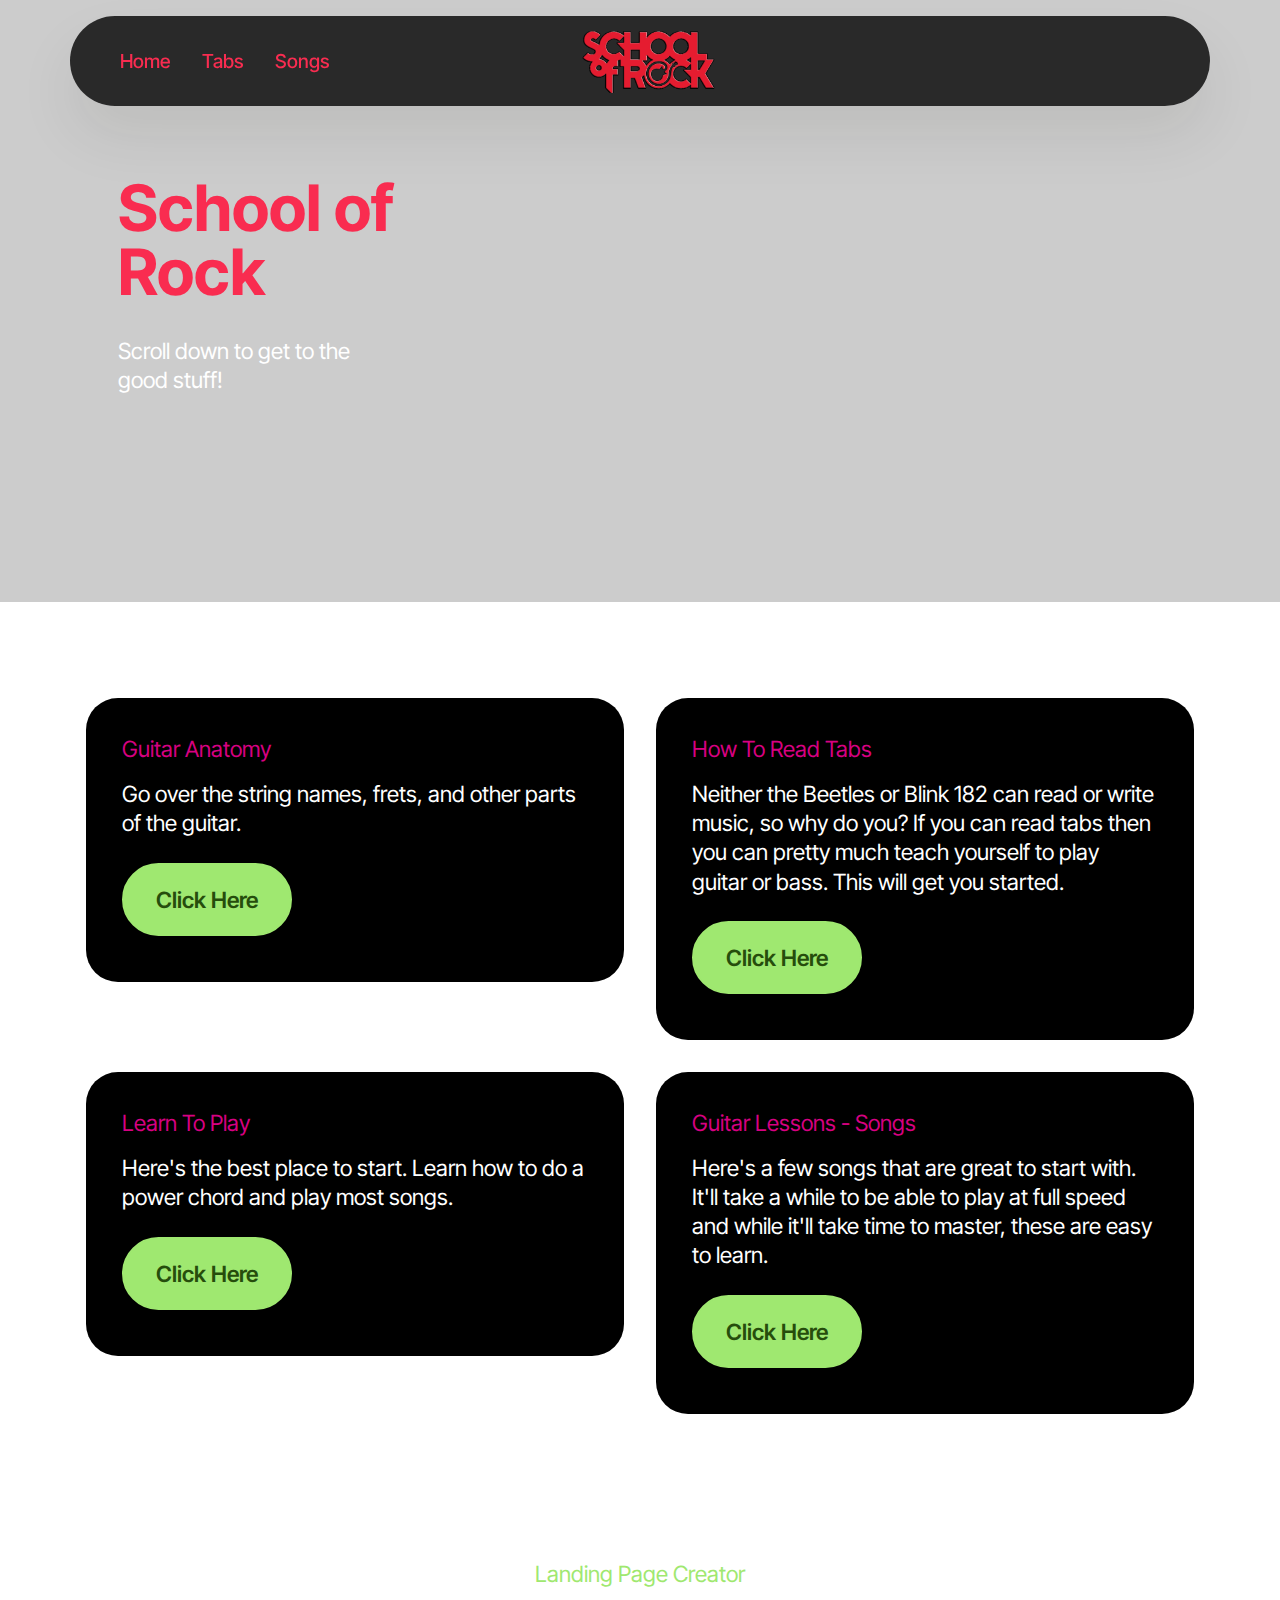
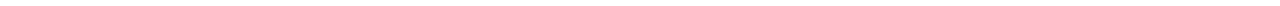
==== index.html @ af3845e9 "Add files via upload" ====
<!DOCTYPE html>
<html  >
<head>
  <!-- Site made with Mobirise Website Builder v5.9.6, https://mobirise.com -->
  <meta charset="UTF-8">
  <meta http-equiv="X-UA-Compatible" content="IE=edge">
  <meta name="generator" content="Mobirise v5.9.6, mobirise.com">
  <meta name="viewport" content="width=device-width, initial-scale=1, minimum-scale=1">
  <link rel="shortcut icon" href="assets/images/download-222x106.png" type="image/x-icon">
  <meta name="description" content="">
  
  
  <title>Home</title>
  <link rel="stylesheet" href="assets/web/assets/mobirise-icons2/mobirise2.css">
  <link rel="stylesheet" href="assets/bootstrap/css/bootstrap.min.css">
  <link rel="stylesheet" href="assets/bootstrap/css/bootstrap-grid.min.css">
  <link rel="stylesheet" href="assets/bootstrap/css/bootstrap-reboot.min.css">
  <link rel="stylesheet" href="assets/dropdown/css/style.css">
  <link rel="stylesheet" href="assets/theme/css/style.css">
  <link rel="preload" href="https://fonts.googleapis.com/css2?family=Inter+Tight:wght@400;700&display=swap&display=swap" as="style" onload="this.onload=null;this.rel='stylesheet'">
  <noscript><link rel="stylesheet" href="https://fonts.googleapis.com/css2?family=Inter+Tight:wght@400;700&display=swap&display=swap"></noscript>
  <link rel="preload" as="style" href="assets/mobirise/css/mbr-additional.css"><link rel="stylesheet" href="assets/mobirise/css/mbr-additional.css" type="text/css">

  
  
  
</head>
<body>
  
  <section data-bs-version="5.1" class="menu menu3 cid-tXjVlawqKp" once="menu" id="menu03-l">
	

	<nav class="navbar navbar-dropdown navbar-fixed-top navbar-expand-lg">
		<div class="container">
			<div class="navbar-brand">
				<span class="navbar-logo">
					<a href="https://mobiri.se">
						<img src="assets/images/download-222x106.png" alt="Mobirise Website Builder" style="height: 4rem;">
					</a>
				</span>
				
			</div>
			<button class="navbar-toggler" type="button" data-toggle="collapse" data-bs-toggle="collapse" data-target="#navbarSupportedContent" data-bs-target="#navbarSupportedContent" aria-controls="navbarNavAltMarkup" aria-expanded="false" aria-label="Toggle navigation">
				<div class="hamburger">
					<span></span>
					<span></span>
					<span></span>
					<span></span>
				</div>
			</button>
			<div class="collapse navbar-collapse" id="navbarSupportedContent">
				<ul class="navbar-nav nav-dropdown nav-right" data-app-modern-menu="true"><li class="nav-item">
						<a class="nav-link link text-danger text-primary display-4" href="index.html">Home</a>
					</li>
					<li class="nav-item">
						<a class="nav-link link show text-danger text-primary display-4" href="page1.html" aria-expanded="false">Tabs</a>
					</li>
					<li class="nav-item">
						<a class="nav-link link text-danger text-primary display-4" href="page3.html">Songs</a>
					</li></ul>
				
				
			</div>
		</div>
	</nav>
</section>

<section data-bs-version="5.1" class="header4 cid-tXjC79OyJ7" data-bg-video="https://www.youtube.com/watch?v=9DWuFuRB-E4" id="header04-4">
	

	<div class="mbr-fallback-image disabled"></div>
	<div class="mbr-overlay" style="opacity: 0.2; background-color: rgb(0, 0, 0);"></div>

	<div class="container">
		<div class="row justify-content-center">
			<div class="col-12 col-md">
				<div class="text-wrapper">
					<h2 class="mbr-section-title mb-4 mbr-fonts-style display-2">
						<strong>School of Rock</strong></h2>
					<p class="mbr-text mb-4 mbr-fonts-style display-7">Scroll down to get to the good stuff!</p>
					
				</div>
			</div>
			<div class="mbr-figure col-12 col-md-8"><iframe class="mbr-embedded-video" src="https://www.youtube.com/embed/blyMBbedhN8?rel=0&amp;amp;&amp;showinfo=0&amp;autoplay=0&amp;loop=1&amp;playlist=blyMBbedhN8" width="1280" height="720" frameborder="0" allowfullscreen></iframe></div>
		</div>
	</div>
</section>

<section data-bs-version="5.1" class="features20 cid-tXjzn08yTJ" data-bg-video="https://www.youtube.com/watch?v=Gl9GtO_vQxw" id="features026-0">
	

	<div class="mbr-fallback-image disabled"></div>
	
	<div class="container">
		
		<div class="row">
			<div class="item features-without-image col-12 col-md-6 col-lg-6">
				<div class="item-wrapper">
					<div class="card-box align-left">
						
						
						<p class="price mbr-fonts-style display-7">Guitar Anatomy</p>
						<p class="card-text mbr-fonts-style display-7">
							Go over the string names, frets, and other parts of the guitar.</p>
						<div class="mbr-section-btn mt-auto"><a class="btn btn-lg btn-primary display-7" href="page2.html">Click Here</a></div>
					</div>
				</div>
			</div>
			<div class="item features-without-image col-12 col-md-6 col-lg-6">
				<div class="item-wrapper">
					<div class="card-box align-left">
						
						
						<p class="price mbr-fonts-style display-7">How To Read Tabs</p>
						<p class="card-text mbr-fonts-style display-7">Neither the Beetles or Blink 182 can read or write music, so why do you? If you can read tabs then you can pretty much teach yourself to play guitar or bass. This will get you started.</p>
						<div class="mbr-section-btn mt-auto"><a class="btn btn-lg btn-primary display-7" href="page1.html">Click Here</a></div>
					</div>
				</div>
			</div>
			<div class="item features-without-image col-12 col-md-6 col-lg-6">
				<div class="item-wrapper">
					<div class="card-box align-left">
						
						
						<p class="price mbr-fonts-style display-7">Learn To Play</p>
						<p class="card-text mbr-fonts-style display-7">
							Here's the best place to start. Learn how to do a power chord and play most songs.</p>
						<div class="mbr-section-btn mt-auto"><a class="btn btn-lg btn-primary display-7" href="page4.html">Click Here</a></div>
					</div>
				</div>
			</div>
			<div class="item features-without-image col-12 col-md-6 col-lg-6">
				<div class="item-wrapper">
					<div class="card-box align-left">
						
						
						<p class="price mbr-fonts-style display-7">
							Guitar Lessons - Songs</p>
						<p class="card-text mbr-fonts-style display-7">
							Here's a few songs that are great to start with. It'll take a while to be able to play at full speed and while it'll take time to master, these are easy to learn.</p>
						<div class="mbr-section-btn mt-auto"><a class="btn btn-lg btn-primary display-7" href="page3.html">Click Here</a></div>
					</div>
				</div>
			</div>
		</div>
	</div>
</section><section class="display-7" style="padding: 0;align-items: center;justify-content: center;flex-wrap: wrap;    align-content: center;display: flex;position: relative;height: 4rem;"><a href="https://mobiri.se/2551441" style="flex: 1 1;height: 4rem;position: absolute;width: 100%;z-index: 1;"><img alt="" style="height: 4rem;" src="[data-uri]"></a><p style="margin: 0;text-align: center;" class="display-7">&#8204;</p><a style="z-index:1" href="https://mobirise.com/builder/landing-page-builder.html">Landing Page Creator</a></section><script src="assets/bootstrap/js/bootstrap.bundle.min.js"></script>  <script src="assets/smoothscroll/smooth-scroll.js"></script>  <script src="assets/ytplayer/index.js"></script>  <script src="assets/dropdown/js/navbar-dropdown.js"></script>  <script src="assets/vimeoplayer/player.js"></script>  <script src="assets/theme/js/script.js"></script>  
  
  
</body>
</html>
---- assets/web/assets/mobirise-icons2/mobirise2.css ----
@font-face {
  font-family: 'Moririse2';
  font-display: swap;
  src:  url('mobirise2.eot?f2bix4');
  src:  url('mobirise2.eot?f2bix4#iefix') format('embedded-opentype'),
    url('mobirise2.ttf?f2bix4') format('truetype'),
    url('mobirise2.woff?f2bix4') format('woff'),
    url('mobirise2.svg?f2bix4#mobirise2') format('svg');
  font-weight: normal;
  font-style: normal;
}

[class^="mobi-"], [class*=" mobi-"] {
  /* use !important to prevent issues with browser extensions that change fonts */
  font-family: 'Moririse2' !important;
  speak: none;
  font-style: normal;
  font-weight: normal;
  font-variant: normal;
  text-transform: none;
  line-height: 1;

  /* Better Font Rendering =========== */
  -webkit-font-smoothing: antialiased;
  -moz-osx-font-smoothing: grayscale;
}

.mobi-mbri-add-submenu:before {
  content: "\e900";
}
.mobi-mbri-alert:before {
  content: "\e901";
}
.mobi-mbri-align-center:before {
  content: "\e902";
}
.mobi-mbri-align-justify:before {
  content: "\e903";
}
.mobi-mbri-align-left:before {
  content: "\e904";
}
.mobi-mbri-align-right:before {
  content: "\e905";
}
.mobi-mbri-android:before {
  content: "\e906";
}
.mobi-mbri-apple:before {
  content: "\e907";
}
.mobi-mbri-arrow-down:before {
  content: "\e908";
}
.mobi-mbri-arrow-next:before {
  content: "\e909";
}
.mobi-mbri-arrow-prev:before {
  content: "\e90a";
}
.mobi-mbri-arrow-up:before {
  content: "\e90b";
}
.mobi-mbri-bold:before {
  content: "\e90c";
}
.mobi-mbri-bookmark:before {
  content: "\e90d";
}
.mobi-mbri-bootstrap:before {
  content: "\e90e";
}
.mobi-mbri-briefcase:before {
  content: "\e90f";
}
.mobi-mbri-browse:before {
  content: "\e910";
}
.mobi-mbri-bulleted-list:before {
  content: "\e911";
}
.mobi-mbri-calendar:before {
  content: "\e912";
}
.mobi-mbri-camera:before {
  content: "\e913";
}
.mobi-mbri-cart-add:before {
  content: "\e914";
}
.mobi-mbri-cart-full:before {
  content: "\e915";
}
.mobi-mbri-cash:before {
  content: "\e916";
}
.mobi-mbri-change-style:before {
  content: "\e917";
}
.mobi-mbri-chat:before {
  content: "\e918";
}
.mobi-mbri-clock:before {
  content: "\e919";
}
.mobi-mbri-close:before {
  content: "\e91a";
}
.mobi-mbri-cloud:before {
  content: "\e91b";
}
.mobi-mbri-code:before {
  content: "\e91c";
}
.mobi-mbri-contact-form:before {
  content: "\e91d";
}
.mobi-mbri-credit-card:before {
  content: "\e91e";
}
.mobi-mbri-cursor-click:before {
  content: "\e91f";
}
.mobi-mbri-cust-feedback:before {
  content: "\e920";
}
.mobi-mbri-database:before {
  content: "\e921";
}
.mobi-mbri-delivery:before {
  content: "\e922";
}
.mobi-mbri-desktop:before {
  content: "\e923";
}
.mobi-mbri-devices:before {
  content: "\e924";
}
.mobi-mbri-down:before {
  content: "\e925";
}
.mobi-mbri-download-2:before {
  content: "\e926";
}
.mobi-mbri-download:before {
  content: "\e927";
}
.mobi-mbri-drag-n-drop-2:before {
  content: "\e928";
}
.mobi-mbri-drag-n-drop:before {
  content: "\e929";
}
.mobi-mbri-edit-2:before {
  content: "\e92a";
}
.mobi-mbri-edit:before {
  content: "\e92b";
}
.mobi-mbri-error:before {
  content: "\e92c";
}
.mobi-mbri-extension:before {
  content: "\e92d";
}
.mobi-mbri-features:before {
  content: "\e92e";
}
.mobi-mbri-file:before {
  content: "\e92f";
}
.mobi-mbri-flag:before {
  content: "\e930";
}
.mobi-mbri-folder:before {
  content: "\e931";
}
.mobi-mbri-gift:before {
  content: "\e932";
}
.mobi-mbri-github:before {
  content: "\e933";
}
.mobi-mbri-globe-2:before {
  content: "\e934";
}
.mobi-mbri-globe:before {
  content: "\e935";
}
.mobi-mbri-growing-chart:before {
  content: "\e936";
}
.mobi-mbri-hearth:before {
  content: "\e937";
}
.mobi-mbri-help:before {
  content: "\e938";
}
.mobi-mbri-home:before {
  content: "\e939";
}
.mobi-mbri-hot-cup:before {
  content: "\e93a";
}
.mobi-mbri-idea:before {
  content: "\e93b";
}
.mobi-mbri-image-gallery:before {
  content: "\e93c";
}
.mobi-mbri-image-slider:before {
  content: "\e93d";
}
.mobi-mbri-info:before {
  content: "\e93e";
}
.mobi-mbri-italic:before {
  content: "\e93f";
}
.mobi-mbri-key:before {
  content: "\e940";
}
.mobi-mbri-laptop:before {
  content: "\e941";
}
.mobi-mbri-layers:before {
  content: "\e942";
}
.mobi-mbri-left-right:before {
  content: "\e943";
}
.mobi-mbri-left:before {
  content: "\e944";
}
.mobi-mbri-letter:before {
  content: "\e945";
}
.mobi-mbri-like:before {
  content: "\e946";
}
.mobi-mbri-link:before {
  content: "\e947";
}
.mobi-mbri-lock:before {
  content: "\e948";
}
.mobi-mbri-login:before {
  content: "\e949";
}
.mobi-mbri-logout:before {
  content: "\e94a";
}
.mobi-mbri-magic-stick:before {
  content: "\e94b";
}
.mobi-mbri-map-pin:before {
  content: "\e94c";
}
.mobi-mbri-menu:before {
  content: "\e94d";
}
.mobi-mbri-mobile-2:before {
  content: "\e94e";
}
.mobi-mbri-mobile-horizontal:before {
  content: "\e94f";
}
.mobi-mbri-mobile:before {
  content: "\e950";
}
.mobi-mbri-mobirise:before {
  content: "\e951";
}
.mobi-mbri-more-horizontal:before {
  content: "\e952";
}
.mobi-mbri-more-vertical:before {
  content: "\e953";
}
.mobi-mbri-music:before {
  content: "\e954";
}
.mobi-mbri-new-file:before {
  content: "\e955";
}
.mobi-mbri-numbered-list:before {
  content: "\e956";
}
.mobi-mbri-opened-folder:before {
  content: "\e957";
}
.mobi-mbri-pages:before {
  content: "\e958";
}
.mobi-mbri-paper-plane:before {
  content: "\e959";
}
.mobi-mbri-paperclip:before {
  content: "\e95a";
}
.mobi-mbri-phone:before {
  content: "\e95b";
}
.mobi-mbri-photo:before {
  content: "\e95c";
}
.mobi-mbri-photos:before {
  content: "\e95d";
}
.mobi-mbri-pin:before {
  content: "\e95e";
}
.mobi-mbri-play:before {
  content: "\e95f";
}
.mobi-mbri-plus:before {
  content: "\e960";
}
.mobi-mbri-preview:before {
  content: "\e961";
}
.mobi-mbri-print:before {
  content: "\e962";
}
.mobi-mbri-protect:before {
  content: "\e963";
}
.mobi-mbri-question:before {
  content: "\e964";
}
.mobi-mbri-quote-left:before {
  content: "\e965";
}
.mobi-mbri-quote-right:before {
  content: "\e966";
}
.mobi-mbri-redo:before {
  content: "\e967";
}
.mobi-mbri-refresh:before {
  content: "\e968";
}
.mobi-mbri-responsive-2:before {
  content: "\e969";
}
.mobi-mbri-responsive:before {
  content: "\e96a";
}
.mobi-mbri-right:before {
  content: "\e96b";
}
.mobi-mbri-rocket:before {
  content: "\e96c";
}
.mobi-mbri-sad-face:before {
  content: "\e96d";
}
.mobi-mbri-sale:before {
  content: "\e96e";
}
.mobi-mbri-save:before {
  content: "\e96f";
}
.mobi-mbri-search:before {
  content: "\e970";
}
.mobi-mbri-setting-2:before {
  content: "\e971";
}
.mobi-mbri-setting-3:before {
  content: "\e972";
}
.mobi-mbri-setting:before {
  content: "\e973";
}
.mobi-mbri-share:before {
  content: "\e974";
}
.mobi-mbri-shopping-bag:before {
  content: "\e975";
}
.mobi-mbri-shopping-basket:before {
  content: "\e976";
}
.mobi-mbri-shopping-cart:before {
  content: "\e977";
}
.mobi-mbri-sites:before {
  content: "\e978";
}
.mobi-mbri-smile-face:before {
  content: "\e979";
}
.mobi-mbri-speed:before {
  content: "\e97a";
}
.mobi-mbri-star:before {
  content: "\e97b";
}
.mobi-mbri-success:before {
  content: "\e97c";
}
.mobi-mbri-sun:before {
  content: "\e97d";
}
.mobi-mbri-sun2:before {
  content: "\e97e";
}
.mobi-mbri-tablet-vertical:before {
  content: "\e97f";
}
.mobi-mbri-tablet:before {
  content: "\e980";
}
.mobi-mbri-target:before {
  content: "\e981";
}
.mobi-mbri-timer:before {
  content: "\e982";
}
.mobi-mbri-to-ftp:before {
  content: "\e983";
}
.mobi-mbri-to-local-drive:before {
  content: "\e984";
}
.mobi-mbri-touch-swipe:before {
  content: "\e985";
}
.mobi-mbri-touch:before {
  content: "\e986";
}
.mobi-mbri-trash:before {
  content: "\e987";
}
.mobi-mbri-underline:before {
  content: "\e988";
}
.mobi-mbri-undo:before {
  content: "\e989";
}
.mobi-mbri-unlink:before {
  content: "\e98a";
}
.mobi-mbri-unlock:before {
  content: "\e98b";
}
.mobi-mbri-up-down:before {
  content: "\e98c";
}
.mobi-mbri-up:before {
  content: "\e98d";
}
.mobi-mbri-update:before {
  content: "\e98e";
}
.mobi-mbri-upload-2:before {
  content: "\e98f";
}
.mobi-mbri-upload:before {
  content: "\e990";
}
.mobi-mbri-user-2:before {
  content: "\e991";
}
.mobi-mbri-user:before {
  content: "\e992";
}
.mobi-mbri-users:before {
  content: "\e993";
}
.mobi-mbri-video-play:before {
  content: "\e994";
}
.mobi-mbri-video:before {
  content: "\e995";
}
.mobi-mbri-watch:before {
  content: "\e996";
}
.mobi-mbri-website-theme-2:before {
  content: "\e997";
}
.mobi-mbri-website-theme:before {
  content: "\e998";
}
.mobi-mbri-wifi:before {
  content: "\e999";
}
.mobi-mbri-windows:before {
  content: "\e99a";
}
.mobi-mbri-zoom-in:before {
  content: "\e99b";
}
.mobi-mbri-zoom-out:before {
  content: "\e99c";
}
---- assets/dropdown/css/style.css ----
.navbar-dropdown {
  left: 0;
  padding: 0;
  position: absolute;
  right: 0;
  top: 0;
  transition: all 0.45s ease;
  z-index: 1030;
  background: #282828; }
  .navbar-dropdown .navbar-logo {
    margin-right: 0.8rem;
    transition: margin 0.3s ease-in-out;
    vertical-align: middle; }
    .navbar-dropdown .navbar-logo img {
      height: 3.125rem;
      transition: all 0.3s ease-in-out; }
    .navbar-dropdown .navbar-logo.mbr-iconfont {
      font-size: 3.125rem;
      line-height: 3.125rem; }
  .navbar-dropdown .navbar-caption {
    font-weight: 700;
    white-space: normal;
    vertical-align: -4px;
    line-height: 3.125rem !important; }
    .navbar-dropdown .navbar-caption, .navbar-dropdown .navbar-caption:hover {
      color: inherit;
      text-decoration: none; }
  .navbar-dropdown .mbr-iconfont + .navbar-caption {
    vertical-align: -1px; }
  .navbar-dropdown.navbar-fixed-top {
    position: fixed; }
  .navbar-dropdown .navbar-brand span {
    vertical-align: -4px; }
  .navbar-dropdown.bg-color.transparent {
    background: none; }
  .navbar-dropdown.navbar-short .navbar-brand {
    padding: 0.625rem 0; }
    .navbar-dropdown.navbar-short .navbar-brand span {
      vertical-align: -1px; }
  .navbar-dropdown.navbar-short .navbar-caption {
    line-height: 2.375rem !important;
    vertical-align: -2px; }
  .navbar-dropdown.navbar-short .navbar-logo {
    margin-right: 0.5rem; }
    .navbar-dropdown.navbar-short .navbar-logo img {
      height: 2.375rem; }
    .navbar-dropdown.navbar-short .navbar-logo.mbr-iconfont {
      font-size: 2.375rem;
      line-height: 2.375rem; }
  .navbar-dropdown.navbar-short .mbr-table-cell {
    height: 3.625rem; }
  .navbar-dropdown .navbar-close {
    left: 0.6875rem;
    position: fixed;
    top: 0.75rem;
    z-index: 1000; }
  .navbar-dropdown .hamburger-icon {
    content: "";
    display: inline-block;
    vertical-align: middle;
    width: 16px;
    -webkit-box-shadow: 0 -6px 0 1px #282828,0 0 0 1px #282828,0 6px 0 1px #282828;
    -moz-box-shadow: 0 -6px 0 1px #282828,0 0 0 1px #282828,0 6px 0 1px #282828;
    box-shadow: 0 -6px 0 1px #282828,0 0 0 1px #282828,0 6px 0 1px #282828; }

.dropdown-menu .dropdown-toggle[data-toggle="dropdown-submenu"]::after {
  border-bottom: 0.35em solid transparent;
  border-left: 0.35em solid;
  border-right: 0;
  border-top: 0.35em solid transparent;
  margin-left: 0.3rem; }

.dropdown-menu .dropdown-item:focus {
  outline: 0; }

.nav-dropdown {
  font-size: 0.75rem;
  font-weight: 500;
  height: auto !important; }
  .nav-dropdown .nav-btn {
    padding-left: 1rem; }
  .nav-dropdown .link {
    margin: .667em 1.667em;
    font-weight: 500;
    padding: 0;
    transition: color .2s ease-in-out; }
    .nav-dropdown .link.dropdown-toggle {
      margin-right: 2.583em; }
      .nav-dropdown .link.dropdown-toggle::after {
        margin-left: .25rem;
        border-top: 0.35em solid;
        border-right: 0.35em solid transparent;
        border-left: 0.35em solid transparent;
        border-bottom: 0; }
      .nav-dropdown .link.dropdown-toggle[aria-expanded="true"] {
        margin: 0;
        padding: 0.667em 3.263em  0.667em 1.667em; }
  .nav-dropdown .link::after,
  .nav-dropdown .dropdown-item::after {
    color: inherit; }
  .nav-dropdown .btn {
    font-size: 0.75rem;
    font-weight: 700;
    letter-spacing: 0;
    margin-bottom: 0;
    padding-left: 1.25rem;
    padding-right: 1.25rem; }
  .nav-dropdown .dropdown-menu {
    border-radius: 0;
    border: 0;
    left: 0;
    margin: 0;
    padding-bottom: 1.25rem;
    padding-top: 1.25rem;
    position: relative; }
  .nav-dropdown .dropdown-submenu {
    margin-left: 0.125rem;
    top: 0; }
  .nav-dropdown .dropdown-item {
    font-weight: 500;
    line-height: 2;
    padding: 0.3846em 4.615em 0.3846em 1.5385em;
    position: relative;
    transition: color .2s ease-in-out, background-color .2s ease-in-out; }
    .nav-dropdown .dropdown-item::after {
      margin-top: -0.3077em;
      position: absolute;
      right: 1.1538em;
      top: 50%; }
    .nav-dropdown .dropdown-item:focus, .nav-dropdown .dropdown-item:hover {
      background: none; }

@media (max-width: 767px) {
  .nav-dropdown.navbar-toggleable-sm {
    bottom: 0;
    display: none;
    left: 0;
    overflow-x: hidden;
    position: fixed;
    top: 0;
    transform: translateX(-100%);
    -ms-transform: translateX(-100%);
    -webkit-transform: translateX(-100%);
    width: 18.75rem;
    z-index: 999; } }
.nav-dropdown.navbar-toggleable-xl {
  bottom: 0;
  display: none;
  left: 0;
  overflow-x: hidden;
  position: fixed;
  top: 0;
  transform: translateX(-100%);
  -ms-transform: translateX(-100%);
  -webkit-transform: translateX(-100%);
  width: 18.75rem;
  z-index: 999; }

.nav-dropdown-sm {
  display: block !important;
  overflow-x: hidden;
  overflow: auto;
  padding-top: 3.875rem; }
  .nav-dropdown-sm::after {
    content: "";
    display: block;
    height: 3rem;
    width: 100%; }
  .nav-dropdown-sm.collapse.in ~ .navbar-close {
    display: block !important; }
  .nav-dropdown-sm.collapsing, .nav-dropdown-sm.collapse.in {
    transform: translateX(0);
    -ms-transform: translateX(0);
    -webkit-transform: translateX(0);
    transition: all 0.25s ease-out;
    -webkit-transition: all 0.25s ease-out;
    background: #282828; }
  .nav-dropdown-sm.collapsing[aria-expanded="false"] {
    transform: translateX(-100%);
    -ms-transform: translateX(-100%);
    -webkit-transform: translateX(-100%); }
  .nav-dropdown-sm .nav-item {
    display: block;
    margin-left: 0 !important;
    padding-left: 0; }
  .nav-dropdown-sm .link,
  .nav-dropdown-sm .dropdown-item {
    border-top: 1px dotted rgba(255, 255, 255, 0.1);
    font-size: 0.8125rem;
    line-height: 1.6;
    margin: 0 !important;
    padding: 0.875rem 2.4rem 0.875rem 1.5625rem !important;
    position: relative;
    white-space: normal; }
    .nav-dropdown-sm .link:focus, .nav-dropdown-sm .link:hover,
    .nav-dropdown-sm .dropdown-item:focus,
    .nav-dropdown-sm .dropdown-item:hover {
      background: rgba(0, 0, 0, 0.2) !important;
      color: #c0a375; }
  .nav-dropdown-sm .nav-btn {
    position: relative;
    padding: 1.5625rem 1.5625rem 0 1.5625rem; }
    .nav-dropdown-sm .nav-btn::before {
      border-top: 1px dotted rgba(255, 255, 255, 0.1);
      content: "";
      left: 0;
      position: absolute;
      top: 0;
      width: 100%; }
    .nav-dropdown-sm .nav-btn + .nav-btn {
      padding-top: 0.625rem; }
      .nav-dropdown-sm .nav-btn + .nav-btn::before {
        display: none; }
  .nav-dropdown-sm .btn {
    padding: 0.625rem 0; }
  .nav-dropdown-sm .dropdown-toggle[data-toggle="dropdown-submenu"]::after {
    margin-left: .25rem;
    border-top: 0.35em solid;
    border-right: 0.35em solid transparent;
    border-left: 0.35em solid transparent;
    border-bottom: 0; }
  .nav-dropdown-sm .dropdown-toggle[data-toggle="dropdown-submenu"][aria-expanded="true"]::after {
    border-top: 0;
    border-right: 0.35em solid transparent;
    border-left: 0.35em solid transparent;
    border-bottom: 0.35em solid; }
  .nav-dropdown-sm .dropdown-menu {
    margin: 0;
    padding: 0;
    position: relative;
    top: 0;
    left: 0;
    width: 100%;
    border: 0;
    float: none;
    border-radius: 0;
    background: none; }
  .nav-dropdown-sm .dropdown-submenu {
    left: 100%;
    margin-left: 0.125rem;
    margin-top: -1.25rem;
    top: 0; }

.navbar-toggleable-sm .nav-dropdown .dropdown-menu {
  position: absolute; }

.navbar-toggleable-sm .nav-dropdown .dropdown-submenu {
  left: 100%;
  margin-left: 0.125rem;
  margin-top: -1.25rem;
  top: 0; }

.navbar-toggleable-sm.opened .nav-dropdown .dropdown-menu {
  position: relative; }

.navbar-toggleable-sm.opened .nav-dropdown .dropdown-submenu {
  left: 0;
  margin-left: 00rem;
  margin-top: 0rem;
  top: 0; }

.is-builder .nav-dropdown.collapsing {
  transition: none !important; }
---- assets/theme/css/style.css ----
@charset "UTF-8";
section {
  background-color: #ffffff;
}

body {
  font-style: normal;
  line-height: 1.5;
  font-weight: 400;
  color: #232323;
  position: relative;
}

button {
  background-color: transparent;
  border-color: transparent;
}

.embla__button,
.carousel-control {
  background-color: #edefea !important;
  opacity: 0.8 !important;
  color: #464845 !important;
  border-color: #edefea !important;
}

.carousel .close,
.modalWindow .close {
  background-color: #edefea !important;
  color: #464845 !important;
  border-color: #edefea !important;
  opacity: 0.8 !important;
}

.carousel .close:hover,
.modalWindow .close:hover {
  opacity: 1 !important;
}

.carousel-indicators li {
  background-color: #edefea !important;
  border: 2px solid #464845 !important;
}

.carousel-indicators li:hover,
.carousel-indicators li:active {
  opacity: 0.8 !important;
}

.embla__button:hover,
.carousel-control:hover {
  background-color: #edefea !important;
  opacity: 1 !important;
}

.modalWindow-video-container {
  height: 80%;
}

section,
.container,
.container-fluid {
  position: relative;
  word-wrap: break-word;
}

a.mbr-iconfont:hover {
  text-decoration: none;
}

.article .lead p,
.article .lead ul,
.article .lead ol,
.article .lead pre,
.article .lead blockquote {
  margin-bottom: 0;
}

a {
  font-style: normal;
  font-weight: 400;
  cursor: pointer;
}
a, a:hover {
  text-decoration: none;
}

.mbr-section-title {
  font-style: normal;
  line-height: 1.3;
}

.mbr-section-subtitle {
  line-height: 1.3;
}

.mbr-text {
  font-style: normal;
  line-height: 1.7;
}

h1,
h2,
h3,
h4,
h5,
h6,
.display-1,
.display-2,
.display-4,
.display-5,
.display-7,
span,
p,
a {
  line-height: 1;
  word-break: break-word;
  word-wrap: break-word;
  font-weight: 400;
}

b,
strong {
  font-weight: bold;
}

input:-webkit-autofill, input:-webkit-autofill:hover, input:-webkit-autofill:focus, input:-webkit-autofill:active {
  transition-delay: 9999s;
  -webkit-transition-property: background-color, color;
  transition-property: background-color, color;
}

textarea[type=hidden] {
  display: none;
}

section {
  background-position: 50% 50%;
  background-repeat: no-repeat;
  background-size: cover;
}
section .mbr-background-video,
section .mbr-background-video-preview {
  position: absolute;
  bottom: 0;
  left: 0;
  right: 0;
  top: 0;
}

.hidden {
  visibility: hidden;
}

.mbr-z-index20 {
  z-index: 20;
}

/*! Base colors */
.mbr-white {
  color: #ffffff;
}

.mbr-black {
  color: #111111;
}

.mbr-bg-white {
  background-color: #ffffff;
}

.mbr-bg-black {
  background-color: #000000;
}

/*! Text-aligns */
.align-left {
  text-align: left;
}

.align-center {
  text-align: center;
}

.align-right {
  text-align: right;
}

/*! Font-weight  */
.mbr-light {
  font-weight: 300;
}

.mbr-regular {
  font-weight: 400;
}

.mbr-semibold {
  font-weight: 500;
}

.mbr-bold {
  font-weight: 700;
}

/*! Media  */
.media-content {
  flex-basis: 100%;
}

.media-container-row {
  display: flex;
  flex-direction: row;
  flex-wrap: wrap;
  justify-content: center;
  align-content: center;
  align-items: start;
}
.media-container-row .media-size-item {
  width: 400px;
}

.media-container-column {
  display: flex;
  flex-direction: column;
  flex-wrap: wrap;
  justify-content: center;
  align-content: center;
  align-items: stretch;
}
.media-container-column > * {
  width: 100%;
}

@media (min-width: 992px) {
  .media-container-row {
    flex-wrap: nowrap;
  }
}
figure {
  margin-bottom: 0;
  overflow: hidden;
}

figure[mbr-media-size] {
  transition: width 0.1s;
}

img,
iframe {
  display: block;
  width: 100%;
}

.card {
  background-color: transparent;
  border: none;
}

.card-box {
  width: 100%;
}

.card-img {
  text-align: center;
  flex-shrink: 0;
  -webkit-flex-shrink: 0;
}

.media {
  max-width: 100%;
  margin: 0 auto;
}

.mbr-figure {
  align-self: center;
}

.media-container > div {
  max-width: 100%;
}

.mbr-figure img,
.card-img img {
  width: 100%;
}

@media (max-width: 991px) {
  .media-size-item {
    width: auto !important;
  }
  .media {
    width: auto;
  }
  .mbr-figure {
    width: 100% !important;
  }
}
/*! Buttons */
.mbr-section-btn {
  margin-left: -0.6rem;
  margin-right: -0.6rem;
  font-size: 0;
}

.btn {
  font-weight: 600;
  border-width: 1px;
  font-style: normal;
  margin: 0.6rem 0.6rem;
  white-space: normal;
  transition: all 0.2s ease-in-out;
  display: inline-flex;
  align-items: center;
  justify-content: center;
  word-break: break-word;
}

.btn-sm {
  font-weight: 600;
  letter-spacing: 0px;
  transition: all 0.3s ease-in-out;
}

.btn-md {
  font-weight: 600;
  letter-spacing: 0px;
  transition: all 0.3s ease-in-out;
}

.btn-lg {
  font-weight: 600;
  letter-spacing: 0px;
  transition: all 0.3s ease-in-out;
}

.btn-form {
  margin: 0;
}
.btn-form:hover {
  cursor: pointer;
}

nav .mbr-section-btn {
  margin-left: 0rem;
  margin-right: 0rem;
}

/*! Btn icon margin */
.btn .mbr-iconfont,
.btn.btn-sm .mbr-iconfont {
  order: 1;
  cursor: pointer;
  margin-left: 0.5rem;
  vertical-align: sub;
}

.btn.btn-md .mbr-iconfont,
.btn.btn-md .mbr-iconfont {
  margin-left: 0.8rem;
}

.mbr-regular {
  font-weight: 400;
}

.mbr-semibold {
  font-weight: 500;
}

.mbr-bold {
  font-weight: 700;
}

[type=submit] {
  -webkit-appearance: none;
}

/*! Full-screen */
.mbr-fullscreen .mbr-overlay {
  min-height: 100vh;
}

.mbr-fullscreen {
  display: flex;
  display: -moz-flex;
  display: -ms-flex;
  display: -o-flex;
  align-items: center;
  min-height: 100vh;
  padding-top: 3rem;
  padding-bottom: 3rem;
}

/*! Map */
.map {
  height: 25rem;
  position: relative;
}
.map iframe {
  width: 100%;
  height: 100%;
}

/*! Scroll to top arrow */
.mbr-arrow-up {
  bottom: 25px;
  right: 90px;
  position: fixed;
  text-align: right;
  z-index: 5000;
  color: #ffffff;
  font-size: 22px;
}

.mbr-arrow-up a {
  background: rgba(0, 0, 0, 0.2);
  border-radius: 50%;
  color: #fff;
  display: inline-block;
  height: 60px;
  width: 60px;
  border: 2px solid #fff;
  outline-style: none !important;
  position: relative;
  text-decoration: none;
  transition: all 0.3s ease-in-out;
  cursor: pointer;
  text-align: center;
}
.mbr-arrow-up a:hover {
  background-color: rgba(0, 0, 0, 0.4);
}
.mbr-arrow-up a i {
  line-height: 60px;
}

.mbr-arrow-up-icon {
  display: block;
  color: #fff;
}

.mbr-arrow-up-icon::before {
  content: "›";
  display: inline-block;
  font-family: serif;
  font-size: 22px;
  line-height: 1;
  font-style: normal;
  position: relative;
  top: 6px;
  left: -4px;
  transform: rotate(-90deg);
}

/*! Arrow Down */
.mbr-arrow {
  position: absolute;
  bottom: 45px;
  left: 50%;
  width: 60px;
  height: 60px;
  cursor: pointer;
  background-color: rgba(80, 80, 80, 0.5);
  border-radius: 50%;
  transform: translateX(-50%);
}
@media (max-width: 767px) {
  .mbr-arrow {
    display: none;
  }
}
.mbr-arrow > a {
  display: inline-block;
  text-decoration: none;
  outline-style: none;
  animation: arrowdown 1.7s ease-in-out infinite;
  color: #ffffff;
}
.mbr-arrow > a > i {
  position: absolute;
  top: -2px;
  left: 15px;
  font-size: 2rem;
}

#scrollToTop a i::before {
  content: "";
  position: absolute;
  display: block;
  border-bottom: 2.5px solid #fff;
  border-left: 2.5px solid #fff;
  width: 27.8%;
  height: 27.8%;
  left: 50%;
  top: 51%;
  transform: translateY(-30%) translateX(-50%) rotate(135deg);
}

@keyframes arrowdown {
  0% {
    transform: translateY(0px);
  }
  50% {
    transform: translateY(-5px);
  }
  100% {
    transform: translateY(0px);
  }
}
@media (max-width: 500px) {
  .mbr-arrow-up {
    left: 0;
    right: 0;
    text-align: center;
  }
}
/*Gradients animation*/
@keyframes gradient-animation {
  from {
    background-position: 0% 100%;
    animation-timing-function: ease-in-out;
  }
  to {
    background-position: 100% 0%;
    animation-timing-function: ease-in-out;
  }
}
.bg-gradient {
  background-size: 200% 200%;
  animation: gradient-animation 5s infinite alternate;
  -webkit-animation: gradient-animation 5s infinite alternate;
}

.menu .navbar-brand {
  display: -webkit-flex;
}
.menu .navbar-brand span {
  display: flex;
  display: -webkit-flex;
}
.menu .navbar-brand .navbar-caption-wrap {
  display: -webkit-flex;
}
.menu .navbar-brand .navbar-logo img {
  display: -webkit-flex;
  width: auto;
}
@media (min-width: 768px) and (max-width: 991px) {
  .menu .navbar-toggleable-sm .navbar-nav {
    display: -ms-flexbox;
  }
}
@media (max-width: 991px) {
  .menu .navbar-collapse {
    max-height: 93.5vh;
  }
  .menu .navbar-collapse.show {
    overflow: auto;
  }
}
@media (min-width: 992px) {
  .menu .navbar-nav.nav-dropdown {
    display: -webkit-flex;
  }
  .menu .navbar-toggleable-sm .navbar-collapse {
    display: -webkit-flex !important;
  }
  .menu .collapsed .navbar-collapse {
    max-height: 93.5vh;
  }
  .menu .collapsed .navbar-collapse.show {
    overflow: auto;
  }
}
@media (max-width: 767px) {
  .menu .navbar-collapse {
    max-height: 80vh;
  }
}

.nav-link .mbr-iconfont {
  margin-right: 0.5rem;
}

.navbar {
  display: -webkit-flex;
  -webkit-flex-wrap: wrap;
  -webkit-align-items: center;
  -webkit-justify-content: space-between;
}

.navbar-collapse {
  -webkit-flex-basis: 100%;
  -webkit-flex-grow: 1;
  -webkit-align-items: center;
}

.nav-dropdown .link {
  padding: 0.667em 1.667em !important;
  margin: 0 !important;
}

.nav {
  display: -webkit-flex;
  -webkit-flex-wrap: wrap;
}

.row {
  display: -webkit-flex;
  -webkit-flex-wrap: wrap;
}

.justify-content-center {
  -webkit-justify-content: center;
}

.form-inline {
  display: -webkit-flex;
}

.card-wrapper {
  -webkit-flex: 1;
}

.carousel-control {
  z-index: 10;
  display: -webkit-flex;
}

.carousel-controls {
  display: -webkit-flex;
}

.media {
  display: -webkit-flex;
}

.form-group:focus {
  outline: none;
}

.jq-selectbox__select {
  padding: 7px 0;
  position: relative;
}

.jq-selectbox__dropdown {
  overflow: hidden;
  border-radius: 10px;
  position: absolute;
  top: 100%;
  left: 0 !important;
  width: 100% !important;
}

.jq-selectbox__trigger-arrow {
  right: 0;
  transform: translateY(-50%);
}

.jq-selectbox li {
  padding: 1.07em 0.5em;
}

input[type=range] {
  padding-left: 0 !important;
  padding-right: 0 !important;
}

.modal-dialog,
.modal-content {
  height: 100%;
}

.modal-dialog .carousel-inner {
  height: calc(100vh - 1.75rem);
}
@media (max-width: 575px) {
  .modal-dialog .carousel-inner {
    height: calc(100vh - 1rem);
  }
}

.carousel-item {
  text-align: center;
}

.carousel-item img {
  margin: auto;
}

.navbar-toggler {
  align-self: flex-start;
  padding: 0.25rem 0.75rem;
  font-size: 1.25rem;
  line-height: 1;
  background: transparent;
  border: 1px solid transparent;
  border-radius: 0.25rem;
}

.navbar-toggler:focus,
.navbar-toggler:hover {
  text-decoration: none;
  box-shadow: none;
}

.navbar-toggler-icon {
  display: inline-block;
  width: 1.5em;
  height: 1.5em;
  vertical-align: middle;
  content: "";
  background: no-repeat center center;
  background-size: 100% 100%;
}

.navbar-toggler-left {
  position: absolute;
  left: 1rem;
}

.navbar-toggler-right {
  position: absolute;
  right: 1rem;
}

.card-img {
  width: auto;
}

.menu .navbar.collapsed:not(.beta-menu) {
  flex-direction: column;
}

.carousel-item.active,
.carousel-item-next,
.carousel-item-prev {
  display: flex;
}

.note-air-layout .dropup .dropdown-menu,
.note-air-layout .navbar-fixed-bottom .dropdown .dropdown-menu {
  bottom: initial !important;
}

html,
body {
  height: auto;
  min-height: 100vh;
}

.dropup .dropdown-toggle::after {
  display: none;
}

.form-asterisk {
  font-family: initial;
  position: absolute;
  top: -2px;
  font-weight: normal;
}

.form-control-label {
  position: relative;
  cursor: pointer;
  margin-bottom: 0.357em;
  padding: 0;
}

.alert {
  color: #ffffff;
  border-radius: 0;
  border: 0;
  font-size: 1.1rem;
  line-height: 1.5;
  margin-bottom: 1.875rem;
  padding: 1.25rem;
  position: relative;
  text-align: center;
}
.alert.alert-form::after {
  background-color: inherit;
  bottom: -7px;
  content: "";
  display: block;
  height: 14px;
  left: 50%;
  margin-left: -7px;
  position: absolute;
  transform: rotate(45deg);
  width: 14px;
}

.form-control {
  background-color: #ffffff;
  background-clip: border-box;
  color: #232323;
  line-height: 1rem !important;
  height: auto;
  padding: 1.2rem 2rem;
  transition: border-color 0.25s ease 0s;
  border: 1px solid transparent !important;
  border-radius: 4px;
  box-shadow: rgba(0, 0, 0, 0.07) 0px 1px 1px 0px, rgba(0, 0, 0, 0.07) 0px 1px 3px 0px, rgba(0, 0, 0, 0.03) 0px 0px 0px 1px;
}
.form-active .form-control:invalid {
  border-color: red;
}

.row > * {
  padding-right: 1rem;
  padding-left: 1rem;
}

form .row {
  margin-left: -0.6rem;
  margin-right: -0.6rem;
}
form .row [class*=col] {
  padding-left: 0.6rem;
  padding-right: 0.6rem;
}

form .mbr-section-btn {
  padding-left: 0.6rem;
  padding-right: 0.6rem;
}

form .form-check-input {
  margin-top: 0.5;
}

textarea.form-control {
  line-height: 1.5rem !important;
}

.form-group {
  margin-bottom: 1.2rem;
}

.form-control,
form .btn {
  min-height: 48px;
}

.gdpr-block label span.textGDPR input[name=gdpr] {
  top: 7px;
}

.form-control:focus {
  box-shadow: none;
}

:focus {
  outline: none;
}

.mbr-overlay {
  background-color: #000;
  bottom: 0;
  left: 0;
  opacity: 0.5;
  position: absolute;
  right: 0;
  top: 0;
  z-index: 0;
  pointer-events: none;
}

blockquote {
  font-style: italic;
  padding: 3rem;
  font-size: 1.09rem;
  position: relative;
  border-left: 3px solid;
}

ul,
ol,
pre,
blockquote {
  margin-bottom: 2.3125rem;
}

.mt-4 {
  margin-top: 2rem !important;
}

.mb-4 {
  margin-bottom: 2rem !important;
}

.container,
.container-fluid {
  padding-left: 16px;
  padding-right: 16px;
}

.row {
  margin-left: -16px;
  margin-right: -16px;
}
.row > [class*=col] {
  padding-left: 16px;
  padding-right: 16px;
}

@media (min-width: 992px) {
  .container-fluid {
    padding-left: 32px;
    padding-right: 32px;
  }
}
@media (max-width: 991px) {
  .mbr-container {
    padding-left: 16px;
    padding-right: 16px;
  }
}
.app-video-wrapper > img {
  opacity: 1;
}

.app-video-wrapper {
  background: transparent;
}

.item {
  position: relative;
}

.dropdown-menu .dropdown-menu {
  left: 100%;
}

.dropdown-item + .dropdown-menu {
  display: none;
}

.dropdown-item:hover + .dropdown-menu,
.dropdown-menu:hover {
  display: block;
}

@media (min-aspect-ratio: 16/9) {
  .mbr-video-foreground {
    height: 300% !important;
    top: -100% !important;
  }
}
@media (max-aspect-ratio: 16/9) {
  .mbr-video-foreground {
    width: 300% !important;
    left: -100% !important;
  }
}.engine {
	position: absolute;
	text-indent: -2400px;
	text-align: center;
	padding: 0;
	top: 0;
	left: -2400px;
}
---- assets/mobirise/css/mbr-additional.css ----
.btn {
  border-width: 2px;
}
img,
.card-wrap,
.card-wrapper,
.video-wrapper,
.mbr-figure iframe,
.google-map iframe,
.slide-content,
.plan,
.card,
.item-wrapper {
  border-radius: 2rem !important;
}
.video-wrapper {
  overflow: hidden;
}
body {
  font-family: Inter Tight;
}
.display-1 {
  font-family: 'Inter Tight', sans-serif;
  font-size: 5rem;
  line-height: 1;
}
.display-1 > .mbr-iconfont {
  font-size: 6.25rem;
}
.display-2 {
  font-family: 'Inter Tight', sans-serif;
  font-size: 4rem;
  line-height: 1;
}
.display-2 > .mbr-iconfont {
  font-size: 5rem;
}
.display-4 {
  font-family: 'Inter Tight', sans-serif;
  font-size: 1.2rem;
  line-height: 1.5;
}
.display-4 > .mbr-iconfont {
  font-size: 1.5rem;
}
.display-5 {
  font-family: 'Inter Tight', sans-serif;
  font-size: 2.5rem;
  line-height: 1.5;
}
.display-5 > .mbr-iconfont {
  font-size: 3.125rem;
}
.display-7 {
  font-family: 'Inter Tight', sans-serif;
  font-size: 1.4rem;
  line-height: 1.3;
}
.display-7 > .mbr-iconfont {
  font-size: 1.75rem;
}
/* ---- Fluid typography for mobile devices ---- */
/* 1.4 - font scale ratio ( bootstrap == 1.42857 ) */
/* 100vw - current viewport width */
/* (48 - 20)  48 == 48rem == 768px, 20 == 20rem == 320px(minimal supported viewport) */
/* 0.65 - min scale variable, may vary */
@media (max-width: 992px) {
  .display-1 {
    font-size: 4rem;
  }
}
@media (max-width: 768px) {
  .display-1 {
    font-size: 3.5rem;
    font-size: calc( 2.4rem + (5 - 2.4) * ((100vw - 20rem) / (48 - 20)));
    line-height: calc( 1.1 * (2.4rem + (5 - 2.4) * ((100vw - 20rem) / (48 - 20))));
  }
  .display-2 {
    font-size: 3.2rem;
    font-size: calc( 2.05rem + (4 - 2.05) * ((100vw - 20rem) / (48 - 20)));
    line-height: calc( 1.3 * (2.05rem + (4 - 2.05) * ((100vw - 20rem) / (48 - 20))));
  }
  .display-4 {
    font-size: 0.96rem;
    font-size: calc( 1.07rem + (1.2 - 1.07) * ((100vw - 20rem) / (48 - 20)));
    line-height: calc( 1.4 * (1.07rem + (1.2 - 1.07) * ((100vw - 20rem) / (48 - 20))));
  }
  .display-5 {
    font-size: 2rem;
    font-size: calc( 1.525rem + (2.5 - 1.525) * ((100vw - 20rem) / (48 - 20)));
    line-height: calc( 1.4 * (1.525rem + (2.5 - 1.525) * ((100vw - 20rem) / (48 - 20))));
  }
  .display-7 {
    font-size: 1.12rem;
    font-size: calc( 1.14rem + (1.4 - 1.14) * ((100vw - 20rem) / (48 - 20)));
    line-height: calc( 1.4 * (1.14rem + (1.4 - 1.14) * ((100vw - 20rem) / (48 - 20))));
  }
}
/* Buttons */
.btn {
  padding: 1.25rem 2rem;
  border-radius: 4px;
}
@media (max-width: 767px) {
  .btn {
    padding: 0.75rem 1.5rem;
  }
}
.btn-sm {
  padding: 0.6rem 1.2rem;
  border-radius: 4px;
}
.btn-md {
  padding: 0.6rem 1.2rem;
  border-radius: 4px;
}
.btn-lg {
  padding: 1.25rem 2rem;
  border-radius: 4px;
}
.bg-primary {
  background-color: #9fe870 !important;
}
.bg-success {
  background-color: #3a341c !important;
}
.bg-info {
  background-color: #320707 !important;
}
.bg-warning {
  background-color: #a0e2e1 !important;
}
.bg-danger {
  background-color: #f92c50 !important;
}
.btn-primary,
.btn-primary:active {
  background-color: #9fe870 !important;
  border-color: #9fe870 !important;
  color: #264d0c !important;
  box-shadow: none;
}
.btn-primary:hover,
.btn-primary:focus,
.btn-primary.focus,
.btn-primary.active {
  color: inherit;
  background-color: #bcef9c !important;
  border-color: #bcef9c !important;
  box-shadow: none;
}
.btn-primary.disabled,
.btn-primary:disabled {
  color: #264d0c !important;
  background-color: #bcef9c !important;
  border-color: #bcef9c !important;
}
.btn-secondary,
.btn-secondary:active {
  background-color: #ffd7ef !important;
  border-color: #ffd7ef !important;
  color: #d70081 !important;
  box-shadow: none;
}
.btn-secondary:hover,
.btn-secondary:focus,
.btn-secondary.focus,
.btn-secondary.active {
  color: inherit;
  background-color: #ffffff !important;
  border-color: #ffffff !important;
  box-shadow: none;
}
.btn-secondary.disabled,
.btn-secondary:disabled {
  color: #d70081 !important;
  background-color: #ffffff !important;
  border-color: #ffffff !important;
}
.btn-info,
.btn-info:active {
  background-color: #320707 !important;
  border-color: #320707 !important;
  color: #ffffff !important;
  box-shadow: none;
}
.btn-info:hover,
.btn-info:focus,
.btn-info.focus,
.btn-info.active {
  color: inherit;
  background-color: #5f0d0d !important;
  border-color: #5f0d0d !important;
  box-shadow: none;
}
.btn-info.disabled,
.btn-info:disabled {
  color: #ffffff !important;
  background-color: #5f0d0d !important;
  border-color: #5f0d0d !important;
}
.btn-success,
.btn-success:active {
  background-color: #3a341c !important;
  border-color: #3a341c !important;
  color: #ffffff !important;
  box-shadow: none;
}
.btn-success:hover,
.btn-success:focus,
.btn-success.focus,
.btn-success.active {
  color: inherit;
  background-color: #5c532d !important;
  border-color: #5c532d !important;
  box-shadow: none;
}
.btn-success.disabled,
.btn-success:disabled {
  color: #ffffff !important;
  background-color: #5c532d !important;
  border-color: #5c532d !important;
}
.btn-warning,
.btn-warning:active {
  background-color: #a0e2e1 !important;
  border-color: #a0e2e1 !important;
  color: #1f6463 !important;
  box-shadow: none;
}
.btn-warning:hover,
.btn-warning:focus,
.btn-warning.focus,
.btn-warning.active {
  color: inherit;
  background-color: #c7eeed !important;
  border-color: #c7eeed !important;
  box-shadow: none;
}
.btn-warning.disabled,
.btn-warning:disabled {
  color: #1f6463 !important;
  background-color: #c7eeed !important;
  border-color: #c7eeed !important;
}
.btn-danger,
.btn-danger:active {
  background-color: #f92c50 !important;
  border-color: #f92c50 !important;
  color: #ffffff !important;
  box-shadow: none;
}
.btn-danger:hover,
.btn-danger:focus,
.btn-danger.focus,
.btn-danger.active {
  color: inherit;
  background-color: #fa5e79 !important;
  border-color: #fa5e79 !important;
  box-shadow: none;
}
.btn-danger.disabled,
.btn-danger:disabled {
  color: #ffffff !important;
  background-color: #fa5e79 !important;
  border-color: #fa5e79 !important;
}
.btn-white,
.btn-white:active {
  background-color: #eff0ec !important;
  border-color: #eff0ec !important;
  color: #757b62 !important;
  box-shadow: none;
}
.btn-white:hover,
.btn-white:focus,
.btn-white.focus,
.btn-white.active {
  color: inherit;
  background-color: #ffffff !important;
  border-color: #ffffff !important;
  box-shadow: none;
}
.btn-white.disabled,
.btn-white:disabled {
  color: #757b62 !important;
  background-color: #ffffff !important;
  border-color: #ffffff !important;
}
.btn-black,
.btn-black:active {
  background-color: #232323 !important;
  border-color: #232323 !important;
  color: #ffffff !important;
  box-shadow: none;
}
.btn-black:hover,
.btn-black:focus,
.btn-black.focus,
.btn-black.active {
  color: inherit;
  background-color: #3d3d3d !important;
  border-color: #3d3d3d !important;
  box-shadow: none;
}
.btn-black.disabled,
.btn-black:disabled {
  color: #ffffff !important;
  background-color: #3d3d3d !important;
  border-color: #3d3d3d !important;
}
.btn-primary-outline,
.btn-primary-outline:active {
  background-color: transparent !important;
  border-color: #9fe870;
  color: #9fe870;
}
.btn-primary-outline:hover,
.btn-primary-outline:focus,
.btn-primary-outline.focus,
.btn-primary-outline.active {
  color: #6ddc25 !important;
  background-color: transparent !important;
  border-color: #6ddc25 !important;
  box-shadow: none !important;
}
.btn-primary-outline.disabled,
.btn-primary-outline:disabled {
  color: #264d0c !important;
  background-color: #9fe870 !important;
  border-color: #9fe870 !important;
}
.btn-secondary-outline,
.btn-secondary-outline:active {
  background-color: transparent !important;
  border-color: #ffd7ef;
  color: #ffd7ef;
}
.btn-secondary-outline:hover,
.btn-secondary-outline:focus,
.btn-secondary-outline.focus,
.btn-secondary-outline.active {
  color: #ff80cc !important;
  background-color: transparent !important;
  border-color: #ff80cc !important;
  box-shadow: none !important;
}
.btn-secondary-outline.disabled,
.btn-secondary-outline:disabled {
  color: #d70081 !important;
  background-color: #ffd7ef !important;
  border-color: #ffd7ef !important;
}
.btn-info-outline,
.btn-info-outline:active {
  background-color: transparent !important;
  border-color: #320707;
  color: #320707;
}
.btn-info-outline:hover,
.btn-info-outline:focus,
.btn-info-outline.focus,
.btn-info-outline.active {
  color: #000000 !important;
  background-color: transparent !important;
  border-color: #000000 !important;
  box-shadow: none !important;
}
.btn-info-outline.disabled,
.btn-info-outline:disabled {
  color: #ffffff !important;
  background-color: #320707 !important;
  border-color: #320707 !important;
}
.btn-success-outline,
.btn-success-outline:active {
  background-color: transparent !important;
  border-color: #3a341c;
  color: #3a341c;
}
.btn-success-outline:hover,
.btn-success-outline:focus,
.btn-success-outline.focus,
.btn-success-outline.active {
  color: #000000 !important;
  background-color: transparent !important;
  border-color: #000000 !important;
  box-shadow: none !important;
}
.btn-success-outline.disabled,
.btn-success-outline:disabled {
  color: #ffffff !important;
  background-color: #3a341c !important;
  border-color: #3a341c !important;
}
.btn-warning-outline,
.btn-warning-outline:active {
  background-color: transparent !important;
  border-color: #a0e2e1;
  color: #a0e2e1;
}
.btn-warning-outline:hover,
.btn-warning-outline:focus,
.btn-warning-outline.focus,
.btn-warning-outline.active {
  color: #5ececc !important;
  background-color: transparent !important;
  border-color: #5ececc !important;
  box-shadow: none !important;
}
.btn-warning-outline.disabled,
.btn-warning-outline:disabled {
  color: #1f6463 !important;
  background-color: #a0e2e1 !important;
  border-color: #a0e2e1 !important;
}
.btn-danger-outline,
.btn-danger-outline:active {
  background-color: transparent !important;
  border-color: #f92c50;
  color: #f92c50;
}
.btn-danger-outline:hover,
.btn-danger-outline:focus,
.btn-danger-outline.focus,
.btn-danger-outline.active {
  color: #c90628 !important;
  background-color: transparent !important;
  border-color: #c90628 !important;
  box-shadow: none !important;
}
.btn-danger-outline.disabled,
.btn-danger-outline:disabled {
  color: #ffffff !important;
  background-color: #f92c50 !important;
  border-color: #f92c50 !important;
}
.btn-black-outline,
.btn-black-outline:active {
  background-color: transparent !important;
  border-color: #232323;
  color: #232323;
}
.btn-black-outline:hover,
.btn-black-outline:focus,
.btn-black-outline.focus,
.btn-black-outline.active {
  color: #000000 !important;
  background-color: transparent !important;
  border-color: #000000 !important;
  box-shadow: none !important;
}
.btn-black-outline.disabled,
.btn-black-outline:disabled {
  color: #ffffff !important;
  background-color: #232323 !important;
  border-color: #232323 !important;
}
.btn-white-outline,
.btn-white-outline:active {
  background-color: transparent !important;
  border-color: #fafafa;
  color: #fafafa;
}
.btn-white-outline:hover,
.btn-white-outline:focus,
.btn-white-outline.focus,
.btn-white-outline.active {
  color: #cfcfcf !important;
  background-color: transparent !important;
  border-color: #cfcfcf !important;
  box-shadow: none !important;
}
.btn-white-outline.disabled,
.btn-white-outline:disabled {
  color: #7a7a7a !important;
  background-color: #fafafa !important;
  border-color: #fafafa !important;
}
.text-primary {
  color: #9fe870 !important;
}
.text-secondary {
  color: #ffd7ef !important;
}
.text-success {
  color: #3a341c !important;
}
.text-info {
  color: #320707 !important;
}
.text-warning {
  color: #a0e2e1 !important;
}
.text-danger {
  color: #f92c50 !important;
}
.text-white {
  color: #fafafa !important;
}
.text-black {
  color: #232323 !important;
}
a.text-primary:hover,
a.text-primary:focus,
a.text-primary.active {
  color: #66d022 !important;
}
a.text-secondary:hover,
a.text-secondary:focus,
a.text-secondary.active {
  color: #ff71c6 !important;
}
a.text-success:hover,
a.text-success:focus,
a.text-success.active {
  color: #000000 !important;
}
a.text-info:hover,
a.text-info:focus,
a.text-info.active {
  color: #000000 !important;
}
a.text-warning:hover,
a.text-warning:focus,
a.text-warning.active {
  color: #52cac8 !important;
}
a.text-danger:hover,
a.text-danger:focus,
a.text-danger.active {
  color: #ba0525 !important;
}
a.text-white:hover,
a.text-white:focus,
a.text-white.active {
  color: #c7c7c7 !important;
}
a.text-black:hover,
a.text-black:focus,
a.text-black.active {
  color: #000000 !important;
}
a[class*="text-"]:not(.nav-link):not(.dropdown-item):not([role]):not(.navbar-caption) {
  position: relative;
  background-image: transparent;
  background-size: 10000px 2px;
  background-repeat: no-repeat;
  background-position: 0px 1.2em;
  background-position: -10000px 1.2em;
}
a[class*="text-"]:not(.nav-link):not(.dropdown-item):not([role]):not(.navbar-caption):hover {
  transition: background-position 2s ease-in-out;
  background-image: linear-gradient(currentColor 50%, currentColor 50%);
  background-position: 0px 1.2em;
}
.nav-tabs .nav-link.active {
  color: #9fe870;
}
.nav-tabs .nav-link:not(.active) {
  color: #232323;
}
.alert-success {
  background-color: #70c770;
}
.alert-info {
  background-color: #320707;
}
.alert-warning {
  background-color: #a0e2e1;
}
.alert-danger {
  background-color: #f92c50;
}
.mbr-section-btn .btn:not(.btn-form) {
  border-radius: 100px;
}
.mbr-gallery-filter li a {
  border-radius: 100px !important;
}
.mbr-gallery-filter li.active .btn {
  background-color: #9fe870;
  border-color: #9fe870;
  color: #306310;
}
.mbr-gallery-filter li.active .btn:focus {
  box-shadow: none;
}
.nav-tabs .nav-link {
  border-radius: 100px !important;
}
a,
a:hover {
  color: #9fe870;
}
.mbr-plan-header.bg-primary .mbr-plan-subtitle,
.mbr-plan-header.bg-primary .mbr-plan-price-desc {
  color: #ffffff;
}
.mbr-plan-header.bg-success .mbr-plan-subtitle,
.mbr-plan-header.bg-success .mbr-plan-price-desc {
  color: #c0b27c;
}
.mbr-plan-header.bg-info .mbr-plan-subtitle,
.mbr-plan-header.bg-info .mbr-plan-price-desc {
  color: #f3abab;
}
.mbr-plan-header.bg-warning .mbr-plan-subtitle,
.mbr-plan-header.bg-warning .mbr-plan-price-desc {
  color: #ffffff;
}
.mbr-plan-header.bg-danger .mbr-plan-subtitle,
.mbr-plan-header.bg-danger .mbr-plan-price-desc {
  color: #fff2f5;
}
/* Scroll to top button*/
.scrollToTop_wraper {
  display: none;
}
.form-control {
  font-family: 'Inter Tight', sans-serif;
  font-size: 1.4rem;
  line-height: 1.3;
  font-weight: 400;
  border-radius: 40px !important;
}
.form-control > .mbr-iconfont {
  font-size: 1.75rem;
}
.form-control:hover,
.form-control:focus {
  box-shadow: rgba(0, 0, 0, 0.07) 0px 1px 1px 0px, rgba(0, 0, 0, 0.07) 0px 1px 3px 0px, rgba(0, 0, 0, 0.03) 0px 0px 0px 1px;
  border-color: #9fe870 !important;
}
.form-control:-webkit-input-placeholder {
  font-family: 'Inter Tight', sans-serif;
  font-size: 1.4rem;
  line-height: 1.3;
  font-weight: 400;
}
.form-control:-webkit-input-placeholder > .mbr-iconfont {
  font-size: 1.75rem;
}
blockquote {
  border-color: #9fe870;
}
/* Forms */
.mbr-form .input-group-btn .btn {
  border-radius: 100px !important;
}
.mbr-form .input-group-btn .btn:hover {
  box-shadow: 0 10px 40px 0 rgba(0, 0, 0, 0.2);
}
.mbr-form .input-group-btn button[type="submit"] {
  border-radius: 100px !important;
  padding: 1rem 3rem;
}
.mbr-form .input-group-btn button[type="submit"]:hover {
  box-shadow: 0 10px 40px 0 rgba(0, 0, 0, 0.2);
}
.jq-selectbox li:hover,
.jq-selectbox li.selected {
  background-color: #9fe870;
  color: #000000;
}
.jq-number__spin {
  transition: 0.25s ease;
}
.jq-number__spin:hover {
  border-color: #9fe870;
}
.jq-selectbox .jq-selectbox__trigger-arrow,
.jq-number__spin.minus:after,
.jq-number__spin.plus:after {
  transition: 0.4s;
  border-top-color: #232323;
  border-bottom-color: #232323;
}
.jq-selectbox:hover .jq-selectbox__trigger-arrow,
.jq-number__spin.minus:hover:after,
.jq-number__spin.plus:hover:after {
  border-top-color: #9fe870;
  border-bottom-color: #9fe870;
}
.xdsoft_datetimepicker .xdsoft_calendar td.xdsoft_default,
.xdsoft_datetimepicker .xdsoft_calendar td.xdsoft_current,
.xdsoft_datetimepicker .xdsoft_timepicker .xdsoft_time_box > div > div.xdsoft_current {
  color: #000000 !important;
  background-color: #9fe870 !important;
  box-shadow: none !important;
}
.xdsoft_datetimepicker .xdsoft_calendar td:hover,
.xdsoft_datetimepicker .xdsoft_timepicker .xdsoft_time_box > div > div:hover {
  color: #000000 !important;
  background: #ffd7ef !important;
  box-shadow: none !important;
}
.lazy-bg {
  background-image: none !important;
}
.lazy-placeholder:not(section),
.lazy-none {
  display: block;
  position: relative;
  padding-bottom: 56.25%;
  width: 100%;
  height: auto;
}
iframe.lazy-placeholder,
.lazy-placeholder:after {
  content: '';
  position: absolute;
  width: 200px;
  height: 200px;
  background: transparent no-repeat center;
  background-size: contain;
  top: 50%;
  left: 50%;
  transform: translateX(-50%) translateY(-50%);
  background-image: url("data:image/svg+xml;charset=UTF-8,%3csvg width='32' height='32' viewBox='0 0 64 64' xmlns='http://www.w3.org/2000/svg' stroke='%239fe870' %3e%3cg fill='none' fill-rule='evenodd'%3e%3cg transform='translate(16 16)' stroke-width='2'%3e%3ccircle stroke-opacity='.5' cx='16' cy='16' r='16'/%3e%3cpath d='M32 16c0-9.94-8.06-16-16-16'%3e%3canimateTransform attributeName='transform' type='rotate' from='0 16 16' to='360 16 16' dur='1s' repeatCount='indefinite'/%3e%3c/path%3e%3c/g%3e%3c/g%3e%3c/svg%3e");
}
section.lazy-placeholder:after {
  opacity: 0.5;
}
body {
  overflow-x: hidden;
}
a {
  transition: color 0.6s;
}
.cid-tXjVlawqKp {
  z-index: 1000;
  width: 100%;
}
.cid-tXjVlawqKp .dropdown-item:before {
  font-family: Moririse2 !important;
  content: "\e966";
  display: inline-block;
  width: 0;
  position: absolute;
  left: 1rem;
  top: 0.5rem;
  margin-right: 0.5rem;
  line-height: 1;
  font-size: inherit;
  vertical-align: middle;
  text-align: center;
  overflow: hidden;
  transform: scale(0, 1);
  transition: all 0.25s ease-in-out;
}
@media (max-width: 767px) {
  .cid-tXjVlawqKp .navbar-toggler {
    transform: scale(0.8);
  }
}
.cid-tXjVlawqKp .navbar-nav {
  margin: auto;
  margin-left: 0;
}
@media (min-width: 992px) {
  .cid-tXjVlawqKp .navbar-nav {
    max-width: 45%;
  }
}
.cid-tXjVlawqKp .navbar-nav .nav-item {
  padding: 0 !important;
  transition: .3s all !important;
}
.cid-tXjVlawqKp .navbar-nav .nav-item .nav-link {
  padding: 16px !important;
  margin: 0 !important;
  border-radius: 1rem !important;
  transition: .3s all !important;
}
.cid-tXjVlawqKp .navbar-nav .nav-item .nav-link:hover {
  background-color: rgba(27, 31, 10, 0.06);
}
.cid-tXjVlawqKp .navbar-nav .open .nav-link::after {
  transform: rotate(180deg);
}
@media (min-width: 992px) {
  .cid-tXjVlawqKp .navbar-nav .open .nav-link::before {
    content: "";
    width: 100%;
    height: 20px;
    top: 100%;
    background: transparent;
    position: absolute;
  }
}
.cid-tXjVlawqKp .navbar-nav .dropdown-item {
  padding: 12px !important;
  border-radius: 0.5rem !important;
  margin: 0 8px !important;
  transition: .3s all !important;
}
.cid-tXjVlawqKp .navbar-nav .dropdown-item:hover {
  background-color: rgba(27, 31, 10, 0.06);
}
@media (min-width: 992px) {
  .cid-tXjVlawqKp .navbar-nav {
    padding-left: 1.5rem;
  }
}
.cid-tXjVlawqKp .navbar-logo {
  padding-left: 1rem;
  margin: 0 !important;
}
@media (min-width: 992px) {
  .cid-tXjVlawqKp .navbar-logo {
    position: absolute;
    left: 50%;
    top: 50%;
    transform: translate(-50%, -50%);
  }
}
@media (max-width: 767px) {
  .cid-tXjVlawqKp .navbar-logo {
    padding-left: 1rem;
  }
}
.cid-tXjVlawqKp .navbar-brand {
  flex-shrink: 0;
  align-items: center;
  margin-right: 0;
  padding: 10px 0;
  transition: all 0.3s;
  word-break: break-word;
  z-index: 1;
}
.cid-tXjVlawqKp .navbar-brand img {
  max-width: 100%;
  max-height: 100%;
  border-radius: 0px !important;
}
.cid-tXjVlawqKp .navbar-brand .navbar-caption {
  line-height: inherit !important;
}
.cid-tXjVlawqKp .navbar-brand .navbar-logo a {
  outline: none;
}
.cid-tXjVlawqKp .nav-link {
  width: fit-content;
  position: relative;
}
.cid-tXjVlawqKp .navbar-caption {
  padding-left: 2rem;
  padding-right: .5rem;
}
@media (max-width: 767px) {
  .cid-tXjVlawqKp .navbar-caption {
    padding-left: 1rem;
  }
}
@media (max-width: 767px) {
  .cid-tXjVlawqKp .nav-dropdown {
    padding-bottom: 0.5rem;
  }
}
.cid-tXjVlawqKp .nav-dropdown .link.dropdown-toggle::after {
  margin-left: 0.5rem;
  margin-top: 0.2rem;
  transition: .3s all;
}
.cid-tXjVlawqKp .container {
  display: flex;
  height: 90px;
  position: relative;
  padding: 0.5rem 0.6rem;
  flex-wrap: nowrap;
  background: rgba(0, 0, 0, 0.8) !important;
  left: 0;
  right: 0;
  -webkit-box-pack: justify;
  -ms-flex-pack: justify;
  justify-content: flex-end;
  -webkit-box-align: center;
  -webkit-align-items: center;
  -ms-flex-align: center;
  align-items: center;
  border-radius: 100vw;
  margin-top: 1rem;
  background-color: #000000;
  box-shadow: 0 30px 60px 0 rgba(27, 31, 10, 0.08);
}
@media (max-width: 992px) {
  .cid-tXjVlawqKp .container {
    padding-right: 2rem;
  }
}
@media (max-width: 767px) {
  .cid-tXjVlawqKp .container {
    width: 95%;
    height: 56px !important;
    padding-right: 1rem;
    margin-top: 0rem;
  }
}
.cid-tXjVlawqKp .iconfont-wrapper {
  color: #000000 !important;
  font-size: 1.5rem;
  padding-right: 0.5rem;
}
.cid-tXjVlawqKp .dropdown-menu {
  flex-wrap: wrap;
  flex-direction: column;
  max-width: 100%;
  padding: 12px 4px !important;
  border-radius: 1.5rem;
  transition: .3s all !important;
  min-width: auto;
  background: #000000;
  background: rgba(0, 0, 0, 0.8) !important;
}
.cid-tXjVlawqKp .nav-item:focus,
.cid-tXjVlawqKp .nav-link:focus {
  outline: none;
}
.cid-tXjVlawqKp .dropdown .dropdown-menu .dropdown-item {
  width: auto;
  transition: all 0.25s ease-in-out;
}
.cid-tXjVlawqKp .dropdown .dropdown-menu .dropdown-item::after {
  right: 0.5rem;
}
.cid-tXjVlawqKp .dropdown .dropdown-menu .dropdown-item .mbr-iconfont {
  margin-right: 0.5rem;
  vertical-align: sub;
}
.cid-tXjVlawqKp .dropdown .dropdown-menu .dropdown-item .mbr-iconfont:before {
  display: inline-block;
  transform: scale(1, 1);
  transition: all 0.25s ease-in-out;
}
.cid-tXjVlawqKp .collapsed .dropdown-menu .dropdown-item:before {
  display: none;
}
.cid-tXjVlawqKp .collapsed .dropdown .dropdown-menu .dropdown-item {
  padding: 0.235em 1.5em 0.235em 1.5em !important;
  transition: none;
  margin: 0 !important;
}
.cid-tXjVlawqKp .navbar {
  min-height: 90px;
  transition: all 0.3s;
  border-bottom: 1px solid transparent;
  background: transparent !important;
  padding: 0 !important;
  border: none !important;
  box-shadow: none !important;
  border-radius: 0 !important;
}
.cid-tXjVlawqKp .navbar.opened {
  transition: all 0.3s;
}
.cid-tXjVlawqKp .navbar .dropdown-item {
  padding: 0.5rem 1.8rem;
}
.cid-tXjVlawqKp .navbar .navbar-logo img {
  width: auto;
}
.cid-tXjVlawqKp .navbar .navbar-collapse {
  justify-content: flex-end;
}
.cid-tXjVlawqKp .navbar.collapsed {
  justify-content: center;
}
.cid-tXjVlawqKp .navbar.collapsed .nav-item .nav-link::before {
  display: none;
}
.cid-tXjVlawqKp .navbar.collapsed.opened .dropdown-menu {
  top: 0;
}
@media (min-width: 992px) {
  .cid-tXjVlawqKp .navbar.collapsed.opened:not(.navbar-short) .navbar-collapse {
    max-height: calc(98.5vh - 4rem);
  }
}
.cid-tXjVlawqKp .navbar.collapsed .dropdown-menu .dropdown-submenu {
  left: 0 !important;
}
.cid-tXjVlawqKp .navbar.collapsed .dropdown-menu .dropdown-item:after {
  right: auto;
}
.cid-tXjVlawqKp .navbar.collapsed .dropdown-menu .dropdown-toggle[data-toggle="dropdown-submenu"]:after {
  margin-left: 0.5rem;
  margin-top: 0.2rem;
  border-top: 0.35em solid;
  border-right: 0.35em solid transparent;
  border-left: 0.35em solid transparent;
  border-bottom: 0;
  top: 41%;
}
.cid-tXjVlawqKp .navbar.collapsed ul.navbar-nav li {
  margin: auto;
}
.cid-tXjVlawqKp .navbar.collapsed .dropdown-menu .dropdown-item {
  padding: 0.25rem 1.5rem;
  text-align: center;
}
.cid-tXjVlawqKp .navbar.collapsed .icons-menu {
  padding-left: 0;
  padding-right: 0;
  padding-top: 0.5rem;
  padding-bottom: 0.5rem;
}
@media (max-width: 767px) {
  .cid-tXjVlawqKp .navbar {
    min-height: 72px;
  }
  .cid-tXjVlawqKp .navbar .navbar-logo img {
    height: 2rem !important;
  }
}
@media (max-width: 991px) {
  .cid-tXjVlawqKp .navbar .nav-item .nav-link::before {
    display: none;
  }
  .cid-tXjVlawqKp .navbar.opened .dropdown-menu {
    top: 0;
  }
  .cid-tXjVlawqKp .navbar .dropdown-menu .dropdown-submenu {
    left: 0 !important;
  }
  .cid-tXjVlawqKp .navbar .dropdown-menu .dropdown-item:after {
    right: auto;
  }
  .cid-tXjVlawqKp .navbar .dropdown-menu .dropdown-toggle[data-toggle="dropdown-submenu"]:after {
    margin-left: 0.5rem;
    margin-top: 0.2rem;
    border-top: 0.35em solid;
    border-right: 0.35em solid transparent;
    border-left: 0.35em solid transparent;
    border-bottom: 0;
    top: 40%;
  }
  .cid-tXjVlawqKp .navbar .dropdown-menu .dropdown-item {
    padding: 0.25rem 1.5rem !important;
    text-align: center;
  }
  .cid-tXjVlawqKp .navbar .navbar-brand {
    flex-shrink: initial;
    flex-basis: auto;
    word-break: break-word;
    padding-right: 10px;
  }
  .cid-tXjVlawqKp .navbar .navbar-toggler {
    flex-basis: auto;
  }
  .cid-tXjVlawqKp .navbar .icons-menu {
    padding-left: 0;
    padding-top: 0.5rem;
    padding-bottom: 0.5rem;
  }
}
.cid-tXjVlawqKp .navbar.navbar-short .navbar-logo img {
  height: 2rem;
}
.cid-tXjVlawqKp .dropdown-item.active,
.cid-tXjVlawqKp .dropdown-item:active {
  background-color: transparent;
}
.cid-tXjVlawqKp .navbar-expand-lg .navbar-nav .nav-link {
  padding: 0;
}
.cid-tXjVlawqKp .nav-dropdown .link.dropdown-toggle {
  margin-right: 1.667em;
}
.cid-tXjVlawqKp .nav-dropdown .link.dropdown-toggle[aria-expanded="true"] {
  margin-right: 0;
  padding: 0.667em 1.667em;
}
.cid-tXjVlawqKp .navbar.navbar-expand-lg .dropdown .dropdown-menu {
  background: #000000;
}
.cid-tXjVlawqKp .navbar.navbar-expand-lg .dropdown .dropdown-menu .dropdown-submenu {
  margin: 0;
  left: 105%;
  transform: none;
  top: -12px;
}
.cid-tXjVlawqKp .navbar .dropdown.open > .dropdown-menu {
  display: flex;
}
.cid-tXjVlawqKp ul.navbar-nav {
  flex-wrap: wrap;
}
.cid-tXjVlawqKp .navbar-buttons {
  text-align: center;
  min-width: 140px;
}
@media (max-width: 992px) {
  .cid-tXjVlawqKp .navbar-buttons {
    text-align: left;
  }
}
.cid-tXjVlawqKp button.navbar-toggler {
  outline: none;
  width: 31px;
  height: 20px;
  cursor: pointer;
  transition: all 0.2s;
  position: relative;
  align-self: center;
}
.cid-tXjVlawqKp button.navbar-toggler .hamburger span {
  position: absolute;
  right: 0;
  width: 30px;
  height: 2px;
  border-right: 5px;
  background-color: #000000;
}
.cid-tXjVlawqKp button.navbar-toggler .hamburger span:nth-child(1) {
  top: 0;
  transition: all 0.2s;
}
.cid-tXjVlawqKp button.navbar-toggler .hamburger span:nth-child(2) {
  top: 8px;
  transition: all 0.15s;
}
.cid-tXjVlawqKp button.navbar-toggler .hamburger span:nth-child(3) {
  top: 8px;
  transition: all 0.15s;
}
.cid-tXjVlawqKp button.navbar-toggler .hamburger span:nth-child(4) {
  top: 16px;
  transition: all 0.2s;
}
.cid-tXjVlawqKp nav.opened .hamburger span:nth-child(1) {
  top: 8px;
  width: 0;
  opacity: 0;
  right: 50%;
  transition: all 0.2s;
}
.cid-tXjVlawqKp nav.opened .hamburger span:nth-child(2) {
  transform: rotate(45deg);
  transition: all 0.25s;
}
.cid-tXjVlawqKp nav.opened .hamburger span:nth-child(3) {
  transform: rotate(-45deg);
  transition: all 0.25s;
}
.cid-tXjVlawqKp nav.opened .hamburger span:nth-child(4) {
  top: 8px;
  width: 0;
  opacity: 0;
  right: 50%;
  transition: all 0.2s;
}
.cid-tXjVlawqKp .navbar-dropdown {
  padding: 0 1rem;
}
.cid-tXjVlawqKp a.nav-link {
  display: flex;
  align-items: center;
  justify-content: center;
}
.cid-tXjVlawqKp .icons-menu {
  flex-wrap: nowrap;
  display: flex;
  justify-content: center;
  padding-left: 1rem;
  padding-right: 1rem;
  padding-top: 0.3rem;
  text-align: center;
}
@media (max-width: 992px) {
  .cid-tXjVlawqKp .icons-menu {
    justify-content: flex-start;
    margin-bottom: .5rem;
  }
}
@media screen and (-ms-high-contrast: active), (-ms-high-contrast: none) {
  .cid-tXjVlawqKp .navbar {
    height: 70px;
  }
  .cid-tXjVlawqKp .navbar.opened {
    height: auto;
  }
  .cid-tXjVlawqKp .nav-item .nav-link:hover::before {
    width: 175%;
    max-width: calc(100% + 2rem);
    left: -1rem;
  }
}
.cid-tXjVlawqKp .navbar .dropdown > .dropdown-menu {
  display: none;
  width: max-content;
  max-width: 500px !important;
  transform: translateX(-50%);
  top: calc(100% + 20px);
  left: 50%;
}
.cid-tXjVlawqKp .navbar .dropdown > .dropdown-menu .dropdown-item {
  line-height: 1 !important;
}
.cid-tXjVlawqKp .navbar .dropdown > .dropdown-menu .dropdown .dropdown-item {
  align-items: center;
  display: flex;
  height: max-content !important;
  min-height: max-content !important;
}
.cid-tXjVlawqKp .navbar .dropdown > .dropdown-menu .dropdown .dropdown-item::after {
  display: inline-block;
  position: static;
  margin-left: 0.5rem;
  margin-top: 0;
  margin-right: 0;
  margin-bottom: 0;
  transition: .3s all;
  transform: rotate(-90deg);
}
.cid-tXjVlawqKp .navbar .dropdown > .dropdown-menu .dropdown.open .dropdown-item::after {
  transform: rotate(0deg);
}
.cid-tXjVlawqKp .mbr-section-btn {
  margin: -0.6rem -0.6rem;
}
.cid-tXjVlawqKp .navbar-toggler {
  margin-left: 12px;
  margin-right: 8px;
  order: 1000;
}
@media (max-width: 991px) {
  .cid-tXjVlawqKp .navbar-brand {
    margin-right: auto;
  }
  .cid-tXjVlawqKp .navbar-collapse {
    z-index: -1 !important;
    position: absolute;
    top: 110%;
    left: 0;
    width: 100%;
    padding: 1rem;
    border-radius: 1.5rem;
    background: #000000;
    opacity: 1;
    border-color: rgba(0, 0, 0, 0.8) !important;
    background: rgba(0, 0, 0, 0.8) !important;
    backdrop-filter: blur(8px);
  }
  .cid-tXjVlawqKp .navbar-nav .nav-item .nav-link::after {
    margin-left: 10px;
  }
  .cid-tXjVlawqKp .navbar-nav .dropdown-item:hover {
    background-color: rgba(27, 31, 10, 0.06);
  }
  .cid-tXjVlawqKp .navbar .dropdown > .dropdown-menu {
    max-width: 100% !important;
    transform: translateX(0);
    top: 10px;
    left: 0;
    padding: 8px !important;
    border-radius: 1rem;
    background-color: rgba(27, 31, 10, 0.04) !important;
  }
  .cid-tXjVlawqKp .navbar .dropdown > .dropdown-menu .dropdown-item {
    padding: 8px !important;
    line-height: 1 !important;
    margin-bottom: 4px !important;
  }
  .cid-tXjVlawqKp .navbar .dropdown > .dropdown-menu .dropdown .dropdown-item {
    align-items: center;
    display: flex;
    height: max-content !important;
    min-height: max-content !important;
  }
  .cid-tXjVlawqKp .navbar .dropdown > .dropdown-menu .dropdown .dropdown-item::after {
    display: inline-block;
    position: static;
    margin-left: 0.5rem;
    margin-top: 0;
    margin-right: 0;
    margin-bottom: 0;
    transition: .3s all;
    transform: rotate(0deg);
  }
  .cid-tXjVlawqKp .navbar .dropdown > .dropdown-menu .dropdown.open .dropdown-item::after {
    transform: rotate(180deg);
  }
  .cid-tXjVlawqKp .navbar .dropdown > .dropdown-menu .dropdown-submenu {
    position: static;
    width: 100%;
    max-width: 100% !important;
    transform: translateX(0) !important;
    top: 0;
    left: 0;
    padding: 8px !important;
    border-radius: 1rem;
    background-color: rgba(27, 31, 10, 0.04) !important;
  }
  .cid-tXjVlawqKp .navbar .dropdown.open > .dropdown-menu {
    display: flex !important;
    flex-direction: column;
    align-items: flex-start;
  }
}
@media (max-width: 575px) {
  .cid-tXjVlawqKp .navbar-collapse {
    padding: 1rem;
  }
}
.cid-tXjC79OyJ7 {
  padding-top: 6rem;
  padding-bottom: 6rem;
}
.cid-tXjC79OyJ7 .mbr-fallback-image.disabled {
  display: none;
}
.cid-tXjC79OyJ7 .mbr-fallback-image {
  display: block;
  background-size: cover;
  background-position: center center;
  width: 100%;
  height: 100%;
  position: absolute;
  top: 0;
  background-image: url("../../../assets/images/background1.jpg");
}
@media (max-width: 992px) {
  .cid-tXjC79OyJ7 .mbr-figure {
    margin-top: 1.5rem;
  }
}
.cid-tXjC79OyJ7 .row {
  align-items: center;
}
@media (min-width: 992px) {
  .cid-tXjC79OyJ7 .text-wrapper {
    padding: 0 2rem;
  }
}
.cid-tXjC79OyJ7 .media-content,
.cid-tXjC79OyJ7 .mbr-figure {
  align-self: center;
}
.cid-tXjC79OyJ7 .mbr-figure iframe {
  width: 100%;
  border-radius: 2rem;
  overflow: hidden;
}
.cid-tXjC79OyJ7 .mbr-figure {
  border-radius: 0rem;
  overflow: hidden;
}
@media (min-width: 767px) {
  .cid-tXjC79OyJ7 .mbr-figure {
    border-radius: 2rem;
  }
}
.cid-tXjC79OyJ7 .mbr-section-title {
  color: #f92c50;
}
.cid-tXjC79OyJ7 .mbr-text,
.cid-tXjC79OyJ7 .mbr-section-btn {
  color: #ffffff;
}
.cid-tXjzn08yTJ {
  padding-top: 6rem;
  padding-bottom: 6rem;
}
.cid-tXjzn08yTJ .mbr-fallback-image.disabled {
  display: none;
}
.cid-tXjzn08yTJ .item-wrapper img {
  width: 80px;
  height: 80px;
  object-fit: cover;
  border-radius: 50%!important;
}
.cid-tXjzn08yTJ .mbr-fallback-image {
  display: block;
  background-size: cover;
  background-position: center center;
  width: 100%;
  height: 100%;
  position: absolute;
  top: 0;
  background-image: url("../../../assets/images/background1.jpg");
}
.cid-tXjzn08yTJ .item-wrapper {
  background: #000000;
  margin-bottom: 2rem;
  padding: 2.25rem;
}
@media (max-width: 767px) {
  .cid-tXjzn08yTJ .item-wrapper {
    padding: 2rem 1.5rem;
    margin-bottom: 1rem;
  }
}
.cid-tXjzn08yTJ .card-title,
.cid-tXjzn08yTJ .iconfont-wrapper {
  color: #000000;
}
.cid-tXjzn08yTJ .card-text {
  color: #000000;
}
.cid-tXjzn08yTJ .content-head {
  max-width: 800px;
}
.cid-tXjzn08yTJ .mbr-section-title {
  color: #000000;
}
.cid-tXjzn08yTJ .price {
  color: #d70081;
}
.cid-tXjzn08yTJ .card-text,
.cid-tXjzn08yTJ .mbr-section-btn {
  color: #ffffff;
}
.cid-tXjOTJF8Co {
  padding-top: 5rem;
  padding-bottom: 5rem;
}
.cid-tXjOTJF8Co .mbr-fallback-image.disabled {
  display: none;
}
.cid-tXjOTJF8Co .mbr-fallback-image {
  display: block;
  background-size: cover;
  background-position: center center;
  width: 100%;
  height: 100%;
  position: absolute;
  top: 0;
  background-image: url("../../../../../app/themes/startm5/components/_images/background1.jpgg");
}
@media (max-width: 767px) {
  .cid-tXjOTJF8Co .card-content-text {
    padding: 0 1.5rem 1.5rem 1.5rem;
  }
}
@media (min-width: 768px) {
  .cid-tXjOTJF8Co .card-content-text {
    padding: 0 2.25rem 2.25rem 2.25rem;
  }
}
.cid-tXjOTJF8Co .card-wrapper {
  background: #ffffff;
}
.cid-tXjOTJF8Co .mbr-text,
.cid-tXjOTJF8Co .mbr-section-btn {
  color: #000000;
  text-align: left;
}
.cid-tXjOTJF8Co .card-title,
.cid-tXjOTJF8Co .card-box {
  text-align: left;
  color: #000000;
}
.cid-tXjTrS9z2e {
  z-index: 1000;
  width: 100%;
}
.cid-tXjTrS9z2e .dropdown-item:before {
  font-family: Moririse2 !important;
  content: "\e966";
  display: inline-block;
  width: 0;
  position: absolute;
  left: 1rem;
  top: 0.5rem;
  margin-right: 0.5rem;
  line-height: 1;
  font-size: inherit;
  vertical-align: middle;
  text-align: center;
  overflow: hidden;
  transform: scale(0, 1);
  transition: all 0.25s ease-in-out;
}
@media (max-width: 767px) {
  .cid-tXjTrS9z2e .navbar-toggler {
    transform: scale(0.8);
  }
}
.cid-tXjTrS9z2e .navbar-nav {
  margin: auto;
  margin-left: 0;
}
@media (min-width: 992px) {
  .cid-tXjTrS9z2e .navbar-nav {
    max-width: 45%;
  }
}
.cid-tXjTrS9z2e .navbar-nav .nav-item {
  padding: 0 !important;
  transition: .3s all !important;
}
.cid-tXjTrS9z2e .navbar-nav .nav-item .nav-link {
  padding: 16px !important;
  margin: 0 !important;
  border-radius: 1rem !important;
  transition: .3s all !important;
}
.cid-tXjTrS9z2e .navbar-nav .nav-item .nav-link:hover {
  background-color: rgba(27, 31, 10, 0.06);
}
.cid-tXjTrS9z2e .navbar-nav .open .nav-link::after {
  transform: rotate(180deg);
}
@media (min-width: 992px) {
  .cid-tXjTrS9z2e .navbar-nav .open .nav-link::before {
    content: "";
    width: 100%;
    height: 20px;
    top: 100%;
    background: transparent;
    position: absolute;
  }
}
.cid-tXjTrS9z2e .navbar-nav .dropdown-item {
  padding: 12px !important;
  border-radius: 0.5rem !important;
  margin: 0 8px !important;
  transition: .3s all !important;
}
.cid-tXjTrS9z2e .navbar-nav .dropdown-item:hover {
  background-color: rgba(27, 31, 10, 0.06);
}
@media (min-width: 992px) {
  .cid-tXjTrS9z2e .navbar-nav {
    padding-left: 1.5rem;
  }
}
.cid-tXjTrS9z2e .navbar-logo {
  padding-left: 1rem;
  margin: 0 !important;
}
@media (min-width: 992px) {
  .cid-tXjTrS9z2e .navbar-logo {
    position: absolute;
    left: 50%;
    top: 50%;
    transform: translate(-50%, -50%);
  }
}
@media (max-width: 767px) {
  .cid-tXjTrS9z2e .navbar-logo {
    padding-left: 1rem;
  }
}
.cid-tXjTrS9z2e .navbar-brand {
  flex-shrink: 0;
  align-items: center;
  margin-right: 0;
  padding: 10px 0;
  transition: all 0.3s;
  word-break: break-word;
  z-index: 1;
}
.cid-tXjTrS9z2e .navbar-brand img {
  max-width: 100%;
  max-height: 100%;
  border-radius: 0px !important;
}
.cid-tXjTrS9z2e .navbar-brand .navbar-caption {
  line-height: inherit !important;
}
.cid-tXjTrS9z2e .navbar-brand .navbar-logo a {
  outline: none;
}
.cid-tXjTrS9z2e .nav-link {
  width: fit-content;
  position: relative;
}
.cid-tXjTrS9z2e .navbar-caption {
  padding-left: 2rem;
  padding-right: .5rem;
}
@media (max-width: 767px) {
  .cid-tXjTrS9z2e .navbar-caption {
    padding-left: 1rem;
  }
}
@media (max-width: 767px) {
  .cid-tXjTrS9z2e .nav-dropdown {
    padding-bottom: 0.5rem;
  }
}
.cid-tXjTrS9z2e .nav-dropdown .link.dropdown-toggle::after {
  margin-left: 0.5rem;
  margin-top: 0.2rem;
  transition: .3s all;
}
.cid-tXjTrS9z2e .container {
  display: flex;
  height: 90px;
  position: relative;
  padding: 0.5rem 0.6rem;
  flex-wrap: nowrap;
  left: 0;
  right: 0;
  -webkit-box-pack: justify;
  -ms-flex-pack: justify;
  justify-content: flex-end;
  -webkit-box-align: center;
  -webkit-align-items: center;
  -ms-flex-align: center;
  align-items: center;
  border-radius: 100vw;
  margin-top: 1rem;
  background-color: #000000;
  box-shadow: 0 30px 60px 0 rgba(27, 31, 10, 0.08);
}
@media (max-width: 992px) {
  .cid-tXjTrS9z2e .container {
    padding-right: 2rem;
  }
}
@media (max-width: 767px) {
  .cid-tXjTrS9z2e .container {
    width: 95%;
    height: 56px !important;
    padding-right: 1rem;
    margin-top: 0rem;
  }
}
.cid-tXjTrS9z2e .iconfont-wrapper {
  color: #000000 !important;
  font-size: 1.5rem;
  padding-right: 0.5rem;
}
.cid-tXjTrS9z2e .dropdown-menu {
  flex-wrap: wrap;
  flex-direction: column;
  max-width: 100%;
  padding: 12px 4px !important;
  border-radius: 1.5rem;
  transition: .3s all !important;
  min-width: auto;
  background: #000000;
}
.cid-tXjTrS9z2e .nav-item:focus,
.cid-tXjTrS9z2e .nav-link:focus {
  outline: none;
}
.cid-tXjTrS9z2e .dropdown .dropdown-menu .dropdown-item {
  width: auto;
  transition: all 0.25s ease-in-out;
}
.cid-tXjTrS9z2e .dropdown .dropdown-menu .dropdown-item::after {
  right: 0.5rem;
}
.cid-tXjTrS9z2e .dropdown .dropdown-menu .dropdown-item .mbr-iconfont {
  margin-right: 0.5rem;
  vertical-align: sub;
}
.cid-tXjTrS9z2e .dropdown .dropdown-menu .dropdown-item .mbr-iconfont:before {
  display: inline-block;
  transform: scale(1, 1);
  transition: all 0.25s ease-in-out;
}
.cid-tXjTrS9z2e .collapsed .dropdown-menu .dropdown-item:before {
  display: none;
}
.cid-tXjTrS9z2e .collapsed .dropdown .dropdown-menu .dropdown-item {
  padding: 0.235em 1.5em 0.235em 1.5em !important;
  transition: none;
  margin: 0 !important;
}
.cid-tXjTrS9z2e .navbar {
  min-height: 90px;
  transition: all 0.3s;
  border-bottom: 1px solid transparent;
  background: transparent !important;
  padding: 0 !important;
  border: none !important;
  box-shadow: none !important;
  border-radius: 0 !important;
}
.cid-tXjTrS9z2e .navbar.opened {
  transition: all 0.3s;
}
.cid-tXjTrS9z2e .navbar .dropdown-item {
  padding: 0.5rem 1.8rem;
}
.cid-tXjTrS9z2e .navbar .navbar-logo img {
  width: auto;
}
.cid-tXjTrS9z2e .navbar .navbar-collapse {
  justify-content: flex-end;
}
.cid-tXjTrS9z2e .navbar.collapsed {
  justify-content: center;
}
.cid-tXjTrS9z2e .navbar.collapsed .nav-item .nav-link::before {
  display: none;
}
.cid-tXjTrS9z2e .navbar.collapsed.opened .dropdown-menu {
  top: 0;
}
@media (min-width: 992px) {
  .cid-tXjTrS9z2e .navbar.collapsed.opened:not(.navbar-short) .navbar-collapse {
    max-height: calc(98.5vh - 3.3rem);
  }
}
.cid-tXjTrS9z2e .navbar.collapsed .dropdown-menu .dropdown-submenu {
  left: 0 !important;
}
.cid-tXjTrS9z2e .navbar.collapsed .dropdown-menu .dropdown-item:after {
  right: auto;
}
.cid-tXjTrS9z2e .navbar.collapsed .dropdown-menu .dropdown-toggle[data-toggle="dropdown-submenu"]:after {
  margin-left: 0.5rem;
  margin-top: 0.2rem;
  border-top: 0.35em solid;
  border-right: 0.35em solid transparent;
  border-left: 0.35em solid transparent;
  border-bottom: 0;
  top: 41%;
}
.cid-tXjTrS9z2e .navbar.collapsed ul.navbar-nav li {
  margin: auto;
}
.cid-tXjTrS9z2e .navbar.collapsed .dropdown-menu .dropdown-item {
  padding: 0.25rem 1.5rem;
  text-align: center;
}
.cid-tXjTrS9z2e .navbar.collapsed .icons-menu {
  padding-left: 0;
  padding-right: 0;
  padding-top: 0.5rem;
  padding-bottom: 0.5rem;
}
@media (max-width: 767px) {
  .cid-tXjTrS9z2e .navbar {
    min-height: 72px;
  }
  .cid-tXjTrS9z2e .navbar .navbar-logo img {
    height: 2rem !important;
  }
}
@media (max-width: 991px) {
  .cid-tXjTrS9z2e .navbar .nav-item .nav-link::before {
    display: none;
  }
  .cid-tXjTrS9z2e .navbar.opened .dropdown-menu {
    top: 0;
  }
  .cid-tXjTrS9z2e .navbar .dropdown-menu .dropdown-submenu {
    left: 0 !important;
  }
  .cid-tXjTrS9z2e .navbar .dropdown-menu .dropdown-item:after {
    right: auto;
  }
  .cid-tXjTrS9z2e .navbar .dropdown-menu .dropdown-toggle[data-toggle="dropdown-submenu"]:after {
    margin-left: 0.5rem;
    margin-top: 0.2rem;
    border-top: 0.35em solid;
    border-right: 0.35em solid transparent;
    border-left: 0.35em solid transparent;
    border-bottom: 0;
    top: 40%;
  }
  .cid-tXjTrS9z2e .navbar .dropdown-menu .dropdown-item {
    padding: 0.25rem 1.5rem !important;
    text-align: center;
  }
  .cid-tXjTrS9z2e .navbar .navbar-brand {
    flex-shrink: initial;
    flex-basis: auto;
    word-break: break-word;
    padding-right: 10px;
  }
  .cid-tXjTrS9z2e .navbar .navbar-toggler {
    flex-basis: auto;
  }
  .cid-tXjTrS9z2e .navbar .icons-menu {
    padding-left: 0;
    padding-top: 0.5rem;
    padding-bottom: 0.5rem;
  }
}
.cid-tXjTrS9z2e .navbar.navbar-short .navbar-logo img {
  height: 2rem;
}
.cid-tXjTrS9z2e .dropdown-item.active,
.cid-tXjTrS9z2e .dropdown-item:active {
  background-color: transparent;
}
.cid-tXjTrS9z2e .navbar-expand-lg .navbar-nav .nav-link {
  padding: 0;
}
.cid-tXjTrS9z2e .nav-dropdown .link.dropdown-toggle {
  margin-right: 1.667em;
}
.cid-tXjTrS9z2e .nav-dropdown .link.dropdown-toggle[aria-expanded="true"] {
  margin-right: 0;
  padding: 0.667em 1.667em;
}
.cid-tXjTrS9z2e .navbar.navbar-expand-lg .dropdown .dropdown-menu {
  background: #000000;
}
.cid-tXjTrS9z2e .navbar.navbar-expand-lg .dropdown .dropdown-menu .dropdown-submenu {
  margin: 0;
  left: 105%;
  transform: none;
  top: -12px;
}
.cid-tXjTrS9z2e .navbar .dropdown.open > .dropdown-menu {
  display: flex;
}
.cid-tXjTrS9z2e ul.navbar-nav {
  flex-wrap: wrap;
}
.cid-tXjTrS9z2e .navbar-buttons {
  text-align: center;
  min-width: 140px;
}
@media (max-width: 992px) {
  .cid-tXjTrS9z2e .navbar-buttons {
    text-align: left;
  }
}
.cid-tXjTrS9z2e button.navbar-toggler {
  outline: none;
  width: 31px;
  height: 20px;
  cursor: pointer;
  transition: all 0.2s;
  position: relative;
  align-self: center;
}
.cid-tXjTrS9z2e button.navbar-toggler .hamburger span {
  position: absolute;
  right: 0;
  width: 30px;
  height: 2px;
  border-right: 5px;
  background-color: #000000;
}
.cid-tXjTrS9z2e button.navbar-toggler .hamburger span:nth-child(1) {
  top: 0;
  transition: all 0.2s;
}
.cid-tXjTrS9z2e button.navbar-toggler .hamburger span:nth-child(2) {
  top: 8px;
  transition: all 0.15s;
}
.cid-tXjTrS9z2e button.navbar-toggler .hamburger span:nth-child(3) {
  top: 8px;
  transition: all 0.15s;
}
.cid-tXjTrS9z2e button.navbar-toggler .hamburger span:nth-child(4) {
  top: 16px;
  transition: all 0.2s;
}
.cid-tXjTrS9z2e nav.opened .hamburger span:nth-child(1) {
  top: 8px;
  width: 0;
  opacity: 0;
  right: 50%;
  transition: all 0.2s;
}
.cid-tXjTrS9z2e nav.opened .hamburger span:nth-child(2) {
  transform: rotate(45deg);
  transition: all 0.25s;
}
.cid-tXjTrS9z2e nav.opened .hamburger span:nth-child(3) {
  transform: rotate(-45deg);
  transition: all 0.25s;
}
.cid-tXjTrS9z2e nav.opened .hamburger span:nth-child(4) {
  top: 8px;
  width: 0;
  opacity: 0;
  right: 50%;
  transition: all 0.2s;
}
.cid-tXjTrS9z2e .navbar-dropdown {
  padding: 0 1rem;
}
.cid-tXjTrS9z2e a.nav-link {
  display: flex;
  align-items: center;
  justify-content: center;
}
.cid-tXjTrS9z2e .icons-menu {
  flex-wrap: nowrap;
  display: flex;
  justify-content: center;
  padding-left: 1rem;
  padding-right: 1rem;
  padding-top: 0.3rem;
  text-align: center;
}
@media (max-width: 992px) {
  .cid-tXjTrS9z2e .icons-menu {
    justify-content: flex-start;
    margin-bottom: .5rem;
  }
}
@media screen and (-ms-high-contrast: active), (-ms-high-contrast: none) {
  .cid-tXjTrS9z2e .navbar {
    height: 70px;
  }
  .cid-tXjTrS9z2e .navbar.opened {
    height: auto;
  }
  .cid-tXjTrS9z2e .nav-item .nav-link:hover::before {
    width: 175%;
    max-width: calc(100% + 2rem);
    left: -1rem;
  }
}
.cid-tXjTrS9z2e .navbar .dropdown > .dropdown-menu {
  display: none;
  width: max-content;
  max-width: 500px !important;
  transform: translateX(-50%);
  top: calc(100% + 20px);
  left: 50%;
}
.cid-tXjTrS9z2e .navbar .dropdown > .dropdown-menu .dropdown-item {
  line-height: 1 !important;
}
.cid-tXjTrS9z2e .navbar .dropdown > .dropdown-menu .dropdown .dropdown-item {
  align-items: center;
  display: flex;
  height: max-content !important;
  min-height: max-content !important;
}
.cid-tXjTrS9z2e .navbar .dropdown > .dropdown-menu .dropdown .dropdown-item::after {
  display: inline-block;
  position: static;
  margin-left: 0.5rem;
  margin-top: 0;
  margin-right: 0;
  margin-bottom: 0;
  transition: .3s all;
  transform: rotate(-90deg);
}
.cid-tXjTrS9z2e .navbar .dropdown > .dropdown-menu .dropdown.open .dropdown-item::after {
  transform: rotate(0deg);
}
.cid-tXjTrS9z2e .mbr-section-btn {
  margin: -0.6rem -0.6rem;
}
.cid-tXjTrS9z2e .navbar-toggler {
  margin-left: 12px;
  margin-right: 8px;
  order: 1000;
}
@media (max-width: 991px) {
  .cid-tXjTrS9z2e .navbar-brand {
    margin-right: auto;
  }
  .cid-tXjTrS9z2e .navbar-collapse {
    z-index: -1 !important;
    position: absolute;
    top: 110%;
    left: 0;
    width: 100%;
    padding: 1rem;
    border-radius: 1.5rem;
    background: #000000;
    backdrop-filter: blur(8px);
  }
  .cid-tXjTrS9z2e .navbar-nav .nav-item .nav-link::after {
    margin-left: 10px;
  }
  .cid-tXjTrS9z2e .navbar-nav .dropdown-item:hover {
    background-color: rgba(27, 31, 10, 0.06);
  }
  .cid-tXjTrS9z2e .navbar .dropdown > .dropdown-menu {
    max-width: 100% !important;
    transform: translateX(0);
    top: 10px;
    left: 0;
    padding: 8px !important;
    border-radius: 1rem;
    background-color: rgba(27, 31, 10, 0.04) !important;
  }
  .cid-tXjTrS9z2e .navbar .dropdown > .dropdown-menu .dropdown-item {
    padding: 8px !important;
    line-height: 1 !important;
    margin-bottom: 4px !important;
  }
  .cid-tXjTrS9z2e .navbar .dropdown > .dropdown-menu .dropdown .dropdown-item {
    align-items: center;
    display: flex;
    height: max-content !important;
    min-height: max-content !important;
  }
  .cid-tXjTrS9z2e .navbar .dropdown > .dropdown-menu .dropdown .dropdown-item::after {
    display: inline-block;
    position: static;
    margin-left: 0.5rem;
    margin-top: 0;
    margin-right: 0;
    margin-bottom: 0;
    transition: .3s all;
    transform: rotate(0deg);
  }
  .cid-tXjTrS9z2e .navbar .dropdown > .dropdown-menu .dropdown.open .dropdown-item::after {
    transform: rotate(180deg);
  }
  .cid-tXjTrS9z2e .navbar .dropdown > .dropdown-menu .dropdown-submenu {
    position: static;
    width: 100%;
    max-width: 100% !important;
    transform: translateX(0) !important;
    top: 0;
    left: 0;
    padding: 8px !important;
    border-radius: 1rem;
    background-color: rgba(27, 31, 10, 0.04) !important;
  }
  .cid-tXjTrS9z2e .navbar .dropdown.open > .dropdown-menu {
    display: flex !important;
    flex-direction: column;
    align-items: flex-start;
  }
}
@media (max-width: 575px) {
  .cid-tXjTrS9z2e .navbar-collapse {
    padding: 1rem;
  }
}
.cid-tXjGVi4PEH {
  padding-top: 6rem;
  padding-bottom: 6rem;
}
.cid-tXjGVi4PEH .mbr-fallback-image.disabled {
  display: none;
}
.cid-tXjGVi4PEH .mbr-fallback-image {
  display: block;
  background-size: cover;
  background-position: center center;
  width: 100%;
  height: 100%;
  position: absolute;
  top: 0;
  background-image: url("../../../assets/images/background1.jpg");
}
.cid-tXjGVi4PEH .content-text {
  max-width: 800px;
}
.cid-tXjGVi4PEH .mbr-section-title {
  color: #9fe870;
}
.cid-tXjGVi4PEH .mbr-text,
.cid-tXjGVi4PEH .mbr-section-btn {
  color: #ffffff;
}
.cid-tXjTrS9z2e {
  z-index: 1000;
  width: 100%;
}
.cid-tXjTrS9z2e .dropdown-item:before {
  font-family: Moririse2 !important;
  content: "\e966";
  display: inline-block;
  width: 0;
  position: absolute;
  left: 1rem;
  top: 0.5rem;
  margin-right: 0.5rem;
  line-height: 1;
  font-size: inherit;
  vertical-align: middle;
  text-align: center;
  overflow: hidden;
  transform: scale(0, 1);
  transition: all 0.25s ease-in-out;
}
@media (max-width: 767px) {
  .cid-tXjTrS9z2e .navbar-toggler {
    transform: scale(0.8);
  }
}
.cid-tXjTrS9z2e .navbar-nav {
  margin: auto;
  margin-left: 0;
}
@media (min-width: 992px) {
  .cid-tXjTrS9z2e .navbar-nav {
    max-width: 45%;
  }
}
.cid-tXjTrS9z2e .navbar-nav .nav-item {
  padding: 0 !important;
  transition: .3s all !important;
}
.cid-tXjTrS9z2e .navbar-nav .nav-item .nav-link {
  padding: 16px !important;
  margin: 0 !important;
  border-radius: 1rem !important;
  transition: .3s all !important;
}
.cid-tXjTrS9z2e .navbar-nav .nav-item .nav-link:hover {
  background-color: rgba(27, 31, 10, 0.06);
}
.cid-tXjTrS9z2e .navbar-nav .open .nav-link::after {
  transform: rotate(180deg);
}
@media (min-width: 992px) {
  .cid-tXjTrS9z2e .navbar-nav .open .nav-link::before {
    content: "";
    width: 100%;
    height: 20px;
    top: 100%;
    background: transparent;
    position: absolute;
  }
}
.cid-tXjTrS9z2e .navbar-nav .dropdown-item {
  padding: 12px !important;
  border-radius: 0.5rem !important;
  margin: 0 8px !important;
  transition: .3s all !important;
}
.cid-tXjTrS9z2e .navbar-nav .dropdown-item:hover {
  background-color: rgba(27, 31, 10, 0.06);
}
@media (min-width: 992px) {
  .cid-tXjTrS9z2e .navbar-nav {
    padding-left: 1.5rem;
  }
}
.cid-tXjTrS9z2e .navbar-logo {
  padding-left: 1rem;
  margin: 0 !important;
}
@media (min-width: 992px) {
  .cid-tXjTrS9z2e .navbar-logo {
    position: absolute;
    left: 50%;
    top: 50%;
    transform: translate(-50%, -50%);
  }
}
@media (max-width: 767px) {
  .cid-tXjTrS9z2e .navbar-logo {
    padding-left: 1rem;
  }
}
.cid-tXjTrS9z2e .navbar-brand {
  flex-shrink: 0;
  align-items: center;
  margin-right: 0;
  padding: 10px 0;
  transition: all 0.3s;
  word-break: break-word;
  z-index: 1;
}
.cid-tXjTrS9z2e .navbar-brand img {
  max-width: 100%;
  max-height: 100%;
  border-radius: 0px !important;
}
.cid-tXjTrS9z2e .navbar-brand .navbar-caption {
  line-height: inherit !important;
}
.cid-tXjTrS9z2e .navbar-brand .navbar-logo a {
  outline: none;
}
.cid-tXjTrS9z2e .nav-link {
  width: fit-content;
  position: relative;
}
.cid-tXjTrS9z2e .navbar-caption {
  padding-left: 2rem;
  padding-right: .5rem;
}
@media (max-width: 767px) {
  .cid-tXjTrS9z2e .navbar-caption {
    padding-left: 1rem;
  }
}
@media (max-width: 767px) {
  .cid-tXjTrS9z2e .nav-dropdown {
    padding-bottom: 0.5rem;
  }
}
.cid-tXjTrS9z2e .nav-dropdown .link.dropdown-toggle::after {
  margin-left: 0.5rem;
  margin-top: 0.2rem;
  transition: .3s all;
}
.cid-tXjTrS9z2e .container {
  display: flex;
  height: 90px;
  position: relative;
  padding: 0.5rem 0.6rem;
  flex-wrap: nowrap;
  left: 0;
  right: 0;
  -webkit-box-pack: justify;
  -ms-flex-pack: justify;
  justify-content: flex-end;
  -webkit-box-align: center;
  -webkit-align-items: center;
  -ms-flex-align: center;
  align-items: center;
  border-radius: 100vw;
  margin-top: 1rem;
  background-color: #000000;
  box-shadow: 0 30px 60px 0 rgba(27, 31, 10, 0.08);
}
@media (max-width: 992px) {
  .cid-tXjTrS9z2e .container {
    padding-right: 2rem;
  }
}
@media (max-width: 767px) {
  .cid-tXjTrS9z2e .container {
    width: 95%;
    height: 56px !important;
    padding-right: 1rem;
    margin-top: 0rem;
  }
}
.cid-tXjTrS9z2e .iconfont-wrapper {
  color: #000000 !important;
  font-size: 1.5rem;
  padding-right: 0.5rem;
}
.cid-tXjTrS9z2e .dropdown-menu {
  flex-wrap: wrap;
  flex-direction: column;
  max-width: 100%;
  padding: 12px 4px !important;
  border-radius: 1.5rem;
  transition: .3s all !important;
  min-width: auto;
  background: #000000;
}
.cid-tXjTrS9z2e .nav-item:focus,
.cid-tXjTrS9z2e .nav-link:focus {
  outline: none;
}
.cid-tXjTrS9z2e .dropdown .dropdown-menu .dropdown-item {
  width: auto;
  transition: all 0.25s ease-in-out;
}
.cid-tXjTrS9z2e .dropdown .dropdown-menu .dropdown-item::after {
  right: 0.5rem;
}
.cid-tXjTrS9z2e .dropdown .dropdown-menu .dropdown-item .mbr-iconfont {
  margin-right: 0.5rem;
  vertical-align: sub;
}
.cid-tXjTrS9z2e .dropdown .dropdown-menu .dropdown-item .mbr-iconfont:before {
  display: inline-block;
  transform: scale(1, 1);
  transition: all 0.25s ease-in-out;
}
.cid-tXjTrS9z2e .collapsed .dropdown-menu .dropdown-item:before {
  display: none;
}
.cid-tXjTrS9z2e .collapsed .dropdown .dropdown-menu .dropdown-item {
  padding: 0.235em 1.5em 0.235em 1.5em !important;
  transition: none;
  margin: 0 !important;
}
.cid-tXjTrS9z2e .navbar {
  min-height: 90px;
  transition: all 0.3s;
  border-bottom: 1px solid transparent;
  background: transparent !important;
  padding: 0 !important;
  border: none !important;
  box-shadow: none !important;
  border-radius: 0 !important;
}
.cid-tXjTrS9z2e .navbar.opened {
  transition: all 0.3s;
}
.cid-tXjTrS9z2e .navbar .dropdown-item {
  padding: 0.5rem 1.8rem;
}
.cid-tXjTrS9z2e .navbar .navbar-logo img {
  width: auto;
}
.cid-tXjTrS9z2e .navbar .navbar-collapse {
  justify-content: flex-end;
}
.cid-tXjTrS9z2e .navbar.collapsed {
  justify-content: center;
}
.cid-tXjTrS9z2e .navbar.collapsed .nav-item .nav-link::before {
  display: none;
}
.cid-tXjTrS9z2e .navbar.collapsed.opened .dropdown-menu {
  top: 0;
}
@media (min-width: 992px) {
  .cid-tXjTrS9z2e .navbar.collapsed.opened:not(.navbar-short) .navbar-collapse {
    max-height: calc(98.5vh - 3.3rem);
  }
}
.cid-tXjTrS9z2e .navbar.collapsed .dropdown-menu .dropdown-submenu {
  left: 0 !important;
}
.cid-tXjTrS9z2e .navbar.collapsed .dropdown-menu .dropdown-item:after {
  right: auto;
}
.cid-tXjTrS9z2e .navbar.collapsed .dropdown-menu .dropdown-toggle[data-toggle="dropdown-submenu"]:after {
  margin-left: 0.5rem;
  margin-top: 0.2rem;
  border-top: 0.35em solid;
  border-right: 0.35em solid transparent;
  border-left: 0.35em solid transparent;
  border-bottom: 0;
  top: 41%;
}
.cid-tXjTrS9z2e .navbar.collapsed ul.navbar-nav li {
  margin: auto;
}
.cid-tXjTrS9z2e .navbar.collapsed .dropdown-menu .dropdown-item {
  padding: 0.25rem 1.5rem;
  text-align: center;
}
.cid-tXjTrS9z2e .navbar.collapsed .icons-menu {
  padding-left: 0;
  padding-right: 0;
  padding-top: 0.5rem;
  padding-bottom: 0.5rem;
}
@media (max-width: 767px) {
  .cid-tXjTrS9z2e .navbar {
    min-height: 72px;
  }
  .cid-tXjTrS9z2e .navbar .navbar-logo img {
    height: 2rem !important;
  }
}
@media (max-width: 991px) {
  .cid-tXjTrS9z2e .navbar .nav-item .nav-link::before {
    display: none;
  }
  .cid-tXjTrS9z2e .navbar.opened .dropdown-menu {
    top: 0;
  }
  .cid-tXjTrS9z2e .navbar .dropdown-menu .dropdown-submenu {
    left: 0 !important;
  }
  .cid-tXjTrS9z2e .navbar .dropdown-menu .dropdown-item:after {
    right: auto;
  }
  .cid-tXjTrS9z2e .navbar .dropdown-menu .dropdown-toggle[data-toggle="dropdown-submenu"]:after {
    margin-left: 0.5rem;
    margin-top: 0.2rem;
    border-top: 0.35em solid;
    border-right: 0.35em solid transparent;
    border-left: 0.35em solid transparent;
    border-bottom: 0;
    top: 40%;
  }
  .cid-tXjTrS9z2e .navbar .dropdown-menu .dropdown-item {
    padding: 0.25rem 1.5rem !important;
    text-align: center;
  }
  .cid-tXjTrS9z2e .navbar .navbar-brand {
    flex-shrink: initial;
    flex-basis: auto;
    word-break: break-word;
    padding-right: 10px;
  }
  .cid-tXjTrS9z2e .navbar .navbar-toggler {
    flex-basis: auto;
  }
  .cid-tXjTrS9z2e .navbar .icons-menu {
    padding-left: 0;
    padding-top: 0.5rem;
    padding-bottom: 0.5rem;
  }
}
.cid-tXjTrS9z2e .navbar.navbar-short .navbar-logo img {
  height: 2rem;
}
.cid-tXjTrS9z2e .dropdown-item.active,
.cid-tXjTrS9z2e .dropdown-item:active {
  background-color: transparent;
}
.cid-tXjTrS9z2e .navbar-expand-lg .navbar-nav .nav-link {
  padding: 0;
}
.cid-tXjTrS9z2e .nav-dropdown .link.dropdown-toggle {
  margin-right: 1.667em;
}
.cid-tXjTrS9z2e .nav-dropdown .link.dropdown-toggle[aria-expanded="true"] {
  margin-right: 0;
  padding: 0.667em 1.667em;
}
.cid-tXjTrS9z2e .navbar.navbar-expand-lg .dropdown .dropdown-menu {
  background: #000000;
}
.cid-tXjTrS9z2e .navbar.navbar-expand-lg .dropdown .dropdown-menu .dropdown-submenu {
  margin: 0;
  left: 105%;
  transform: none;
  top: -12px;
}
.cid-tXjTrS9z2e .navbar .dropdown.open > .dropdown-menu {
  display: flex;
}
.cid-tXjTrS9z2e ul.navbar-nav {
  flex-wrap: wrap;
}
.cid-tXjTrS9z2e .navbar-buttons {
  text-align: center;
  min-width: 140px;
}
@media (max-width: 992px) {
  .cid-tXjTrS9z2e .navbar-buttons {
    text-align: left;
  }
}
.cid-tXjTrS9z2e button.navbar-toggler {
  outline: none;
  width: 31px;
  height: 20px;
  cursor: pointer;
  transition: all 0.2s;
  position: relative;
  align-self: center;
}
.cid-tXjTrS9z2e button.navbar-toggler .hamburger span {
  position: absolute;
  right: 0;
  width: 30px;
  height: 2px;
  border-right: 5px;
  background-color: #000000;
}
.cid-tXjTrS9z2e button.navbar-toggler .hamburger span:nth-child(1) {
  top: 0;
  transition: all 0.2s;
}
.cid-tXjTrS9z2e button.navbar-toggler .hamburger span:nth-child(2) {
  top: 8px;
  transition: all 0.15s;
}
.cid-tXjTrS9z2e button.navbar-toggler .hamburger span:nth-child(3) {
  top: 8px;
  transition: all 0.15s;
}
.cid-tXjTrS9z2e button.navbar-toggler .hamburger span:nth-child(4) {
  top: 16px;
  transition: all 0.2s;
}
.cid-tXjTrS9z2e nav.opened .hamburger span:nth-child(1) {
  top: 8px;
  width: 0;
  opacity: 0;
  right: 50%;
  transition: all 0.2s;
}
.cid-tXjTrS9z2e nav.opened .hamburger span:nth-child(2) {
  transform: rotate(45deg);
  transition: all 0.25s;
}
.cid-tXjTrS9z2e nav.opened .hamburger span:nth-child(3) {
  transform: rotate(-45deg);
  transition: all 0.25s;
}
.cid-tXjTrS9z2e nav.opened .hamburger span:nth-child(4) {
  top: 8px;
  width: 0;
  opacity: 0;
  right: 50%;
  transition: all 0.2s;
}
.cid-tXjTrS9z2e .navbar-dropdown {
  padding: 0 1rem;
}
.cid-tXjTrS9z2e a.nav-link {
  display: flex;
  align-items: center;
  justify-content: center;
}
.cid-tXjTrS9z2e .icons-menu {
  flex-wrap: nowrap;
  display: flex;
  justify-content: center;
  padding-left: 1rem;
  padding-right: 1rem;
  padding-top: 0.3rem;
  text-align: center;
}
@media (max-width: 992px) {
  .cid-tXjTrS9z2e .icons-menu {
    justify-content: flex-start;
    margin-bottom: .5rem;
  }
}
@media screen and (-ms-high-contrast: active), (-ms-high-contrast: none) {
  .cid-tXjTrS9z2e .navbar {
    height: 70px;
  }
  .cid-tXjTrS9z2e .navbar.opened {
    height: auto;
  }
  .cid-tXjTrS9z2e .nav-item .nav-link:hover::before {
    width: 175%;
    max-width: calc(100% + 2rem);
    left: -1rem;
  }
}
.cid-tXjTrS9z2e .navbar .dropdown > .dropdown-menu {
  display: none;
  width: max-content;
  max-width: 500px !important;
  transform: translateX(-50%);
  top: calc(100% + 20px);
  left: 50%;
}
.cid-tXjTrS9z2e .navbar .dropdown > .dropdown-menu .dropdown-item {
  line-height: 1 !important;
}
.cid-tXjTrS9z2e .navbar .dropdown > .dropdown-menu .dropdown .dropdown-item {
  align-items: center;
  display: flex;
  height: max-content !important;
  min-height: max-content !important;
}
.cid-tXjTrS9z2e .navbar .dropdown > .dropdown-menu .dropdown .dropdown-item::after {
  display: inline-block;
  position: static;
  margin-left: 0.5rem;
  margin-top: 0;
  margin-right: 0;
  margin-bottom: 0;
  transition: .3s all;
  transform: rotate(-90deg);
}
.cid-tXjTrS9z2e .navbar .dropdown > .dropdown-menu .dropdown.open .dropdown-item::after {
  transform: rotate(0deg);
}
.cid-tXjTrS9z2e .mbr-section-btn {
  margin: -0.6rem -0.6rem;
}
.cid-tXjTrS9z2e .navbar-toggler {
  margin-left: 12px;
  margin-right: 8px;
  order: 1000;
}
@media (max-width: 991px) {
  .cid-tXjTrS9z2e .navbar-brand {
    margin-right: auto;
  }
  .cid-tXjTrS9z2e .navbar-collapse {
    z-index: -1 !important;
    position: absolute;
    top: 110%;
    left: 0;
    width: 100%;
    padding: 1rem;
    border-radius: 1.5rem;
    background: #000000;
    backdrop-filter: blur(8px);
  }
  .cid-tXjTrS9z2e .navbar-nav .nav-item .nav-link::after {
    margin-left: 10px;
  }
  .cid-tXjTrS9z2e .navbar-nav .dropdown-item:hover {
    background-color: rgba(27, 31, 10, 0.06);
  }
  .cid-tXjTrS9z2e .navbar .dropdown > .dropdown-menu {
    max-width: 100% !important;
    transform: translateX(0);
    top: 10px;
    left: 0;
    padding: 8px !important;
    border-radius: 1rem;
    background-color: rgba(27, 31, 10, 0.04) !important;
  }
  .cid-tXjTrS9z2e .navbar .dropdown > .dropdown-menu .dropdown-item {
    padding: 8px !important;
    line-height: 1 !important;
    margin-bottom: 4px !important;
  }
  .cid-tXjTrS9z2e .navbar .dropdown > .dropdown-menu .dropdown .dropdown-item {
    align-items: center;
    display: flex;
    height: max-content !important;
    min-height: max-content !important;
  }
  .cid-tXjTrS9z2e .navbar .dropdown > .dropdown-menu .dropdown .dropdown-item::after {
    display: inline-block;
    position: static;
    margin-left: 0.5rem;
    margin-top: 0;
    margin-right: 0;
    margin-bottom: 0;
    transition: .3s all;
    transform: rotate(0deg);
  }
  .cid-tXjTrS9z2e .navbar .dropdown > .dropdown-menu .dropdown.open .dropdown-item::after {
    transform: rotate(180deg);
  }
  .cid-tXjTrS9z2e .navbar .dropdown > .dropdown-menu .dropdown-submenu {
    position: static;
    width: 100%;
    max-width: 100% !important;
    transform: translateX(0) !important;
    top: 0;
    left: 0;
    padding: 8px !important;
    border-radius: 1rem;
    background-color: rgba(27, 31, 10, 0.04) !important;
  }
  .cid-tXjTrS9z2e .navbar .dropdown.open > .dropdown-menu {
    display: flex !important;
    flex-direction: column;
    align-items: flex-start;
  }
}
@media (max-width: 575px) {
  .cid-tXjTrS9z2e .navbar-collapse {
    padding: 1rem;
  }
}
.cid-tXjTrS9z2e {
  z-index: 1000;
  width: 100%;
}
.cid-tXjTrS9z2e .dropdown-item:before {
  font-family: Moririse2 !important;
  content: "\e966";
  display: inline-block;
  width: 0;
  position: absolute;
  left: 1rem;
  top: 0.5rem;
  margin-right: 0.5rem;
  line-height: 1;
  font-size: inherit;
  vertical-align: middle;
  text-align: center;
  overflow: hidden;
  transform: scale(0, 1);
  transition: all 0.25s ease-in-out;
}
@media (max-width: 767px) {
  .cid-tXjTrS9z2e .navbar-toggler {
    transform: scale(0.8);
  }
}
.cid-tXjTrS9z2e .navbar-nav {
  margin: auto;
  margin-left: 0;
}
@media (min-width: 992px) {
  .cid-tXjTrS9z2e .navbar-nav {
    max-width: 45%;
  }
}
.cid-tXjTrS9z2e .navbar-nav .nav-item {
  padding: 0 !important;
  transition: .3s all !important;
}
.cid-tXjTrS9z2e .navbar-nav .nav-item .nav-link {
  padding: 16px !important;
  margin: 0 !important;
  border-radius: 1rem !important;
  transition: .3s all !important;
}
.cid-tXjTrS9z2e .navbar-nav .nav-item .nav-link:hover {
  background-color: rgba(27, 31, 10, 0.06);
}
.cid-tXjTrS9z2e .navbar-nav .open .nav-link::after {
  transform: rotate(180deg);
}
@media (min-width: 992px) {
  .cid-tXjTrS9z2e .navbar-nav .open .nav-link::before {
    content: "";
    width: 100%;
    height: 20px;
    top: 100%;
    background: transparent;
    position: absolute;
  }
}
.cid-tXjTrS9z2e .navbar-nav .dropdown-item {
  padding: 12px !important;
  border-radius: 0.5rem !important;
  margin: 0 8px !important;
  transition: .3s all !important;
}
.cid-tXjTrS9z2e .navbar-nav .dropdown-item:hover {
  background-color: rgba(27, 31, 10, 0.06);
}
@media (min-width: 992px) {
  .cid-tXjTrS9z2e .navbar-nav {
    padding-left: 1.5rem;
  }
}
.cid-tXjTrS9z2e .navbar-logo {
  padding-left: 1rem;
  margin: 0 !important;
}
@media (min-width: 992px) {
  .cid-tXjTrS9z2e .navbar-logo {
    position: absolute;
    left: 50%;
    top: 50%;
    transform: translate(-50%, -50%);
  }
}
@media (max-width: 767px) {
  .cid-tXjTrS9z2e .navbar-logo {
    padding-left: 1rem;
  }
}
.cid-tXjTrS9z2e .navbar-brand {
  flex-shrink: 0;
  align-items: center;
  margin-right: 0;
  padding: 10px 0;
  transition: all 0.3s;
  word-break: break-word;
  z-index: 1;
}
.cid-tXjTrS9z2e .navbar-brand img {
  max-width: 100%;
  max-height: 100%;
  border-radius: 0px !important;
}
.cid-tXjTrS9z2e .navbar-brand .navbar-caption {
  line-height: inherit !important;
}
.cid-tXjTrS9z2e .navbar-brand .navbar-logo a {
  outline: none;
}
.cid-tXjTrS9z2e .nav-link {
  width: fit-content;
  position: relative;
}
.cid-tXjTrS9z2e .navbar-caption {
  padding-left: 2rem;
  padding-right: .5rem;
}
@media (max-width: 767px) {
  .cid-tXjTrS9z2e .navbar-caption {
    padding-left: 1rem;
  }
}
@media (max-width: 767px) {
  .cid-tXjTrS9z2e .nav-dropdown {
    padding-bottom: 0.5rem;
  }
}
.cid-tXjTrS9z2e .nav-dropdown .link.dropdown-toggle::after {
  margin-left: 0.5rem;
  margin-top: 0.2rem;
  transition: .3s all;
}
.cid-tXjTrS9z2e .container {
  display: flex;
  height: 90px;
  position: relative;
  padding: 0.5rem 0.6rem;
  flex-wrap: nowrap;
  left: 0;
  right: 0;
  -webkit-box-pack: justify;
  -ms-flex-pack: justify;
  justify-content: flex-end;
  -webkit-box-align: center;
  -webkit-align-items: center;
  -ms-flex-align: center;
  align-items: center;
  border-radius: 100vw;
  margin-top: 1rem;
  background-color: #000000;
  box-shadow: 0 30px 60px 0 rgba(27, 31, 10, 0.08);
}
@media (max-width: 992px) {
  .cid-tXjTrS9z2e .container {
    padding-right: 2rem;
  }
}
@media (max-width: 767px) {
  .cid-tXjTrS9z2e .container {
    width: 95%;
    height: 56px !important;
    padding-right: 1rem;
    margin-top: 0rem;
  }
}
.cid-tXjTrS9z2e .iconfont-wrapper {
  color: #000000 !important;
  font-size: 1.5rem;
  padding-right: 0.5rem;
}
.cid-tXjTrS9z2e .dropdown-menu {
  flex-wrap: wrap;
  flex-direction: column;
  max-width: 100%;
  padding: 12px 4px !important;
  border-radius: 1.5rem;
  transition: .3s all !important;
  min-width: auto;
  background: #000000;
}
.cid-tXjTrS9z2e .nav-item:focus,
.cid-tXjTrS9z2e .nav-link:focus {
  outline: none;
}
.cid-tXjTrS9z2e .dropdown .dropdown-menu .dropdown-item {
  width: auto;
  transition: all 0.25s ease-in-out;
}
.cid-tXjTrS9z2e .dropdown .dropdown-menu .dropdown-item::after {
  right: 0.5rem;
}
.cid-tXjTrS9z2e .dropdown .dropdown-menu .dropdown-item .mbr-iconfont {
  margin-right: 0.5rem;
  vertical-align: sub;
}
.cid-tXjTrS9z2e .dropdown .dropdown-menu .dropdown-item .mbr-iconfont:before {
  display: inline-block;
  transform: scale(1, 1);
  transition: all 0.25s ease-in-out;
}
.cid-tXjTrS9z2e .collapsed .dropdown-menu .dropdown-item:before {
  display: none;
}
.cid-tXjTrS9z2e .collapsed .dropdown .dropdown-menu .dropdown-item {
  padding: 0.235em 1.5em 0.235em 1.5em !important;
  transition: none;
  margin: 0 !important;
}
.cid-tXjTrS9z2e .navbar {
  min-height: 90px;
  transition: all 0.3s;
  border-bottom: 1px solid transparent;
  background: transparent !important;
  padding: 0 !important;
  border: none !important;
  box-shadow: none !important;
  border-radius: 0 !important;
}
.cid-tXjTrS9z2e .navbar.opened {
  transition: all 0.3s;
}
.cid-tXjTrS9z2e .navbar .dropdown-item {
  padding: 0.5rem 1.8rem;
}
.cid-tXjTrS9z2e .navbar .navbar-logo img {
  width: auto;
}
.cid-tXjTrS9z2e .navbar .navbar-collapse {
  justify-content: flex-end;
}
.cid-tXjTrS9z2e .navbar.collapsed {
  justify-content: center;
}
.cid-tXjTrS9z2e .navbar.collapsed .nav-item .nav-link::before {
  display: none;
}
.cid-tXjTrS9z2e .navbar.collapsed.opened .dropdown-menu {
  top: 0;
}
@media (min-width: 992px) {
  .cid-tXjTrS9z2e .navbar.collapsed.opened:not(.navbar-short) .navbar-collapse {
    max-height: calc(98.5vh - 3.3rem);
  }
}
.cid-tXjTrS9z2e .navbar.collapsed .dropdown-menu .dropdown-submenu {
  left: 0 !important;
}
.cid-tXjTrS9z2e .navbar.collapsed .dropdown-menu .dropdown-item:after {
  right: auto;
}
.cid-tXjTrS9z2e .navbar.collapsed .dropdown-menu .dropdown-toggle[data-toggle="dropdown-submenu"]:after {
  margin-left: 0.5rem;
  margin-top: 0.2rem;
  border-top: 0.35em solid;
  border-right: 0.35em solid transparent;
  border-left: 0.35em solid transparent;
  border-bottom: 0;
  top: 41%;
}
.cid-tXjTrS9z2e .navbar.collapsed ul.navbar-nav li {
  margin: auto;
}
.cid-tXjTrS9z2e .navbar.collapsed .dropdown-menu .dropdown-item {
  padding: 0.25rem 1.5rem;
  text-align: center;
}
.cid-tXjTrS9z2e .navbar.collapsed .icons-menu {
  padding-left: 0;
  padding-right: 0;
  padding-top: 0.5rem;
  padding-bottom: 0.5rem;
}
@media (max-width: 767px) {
  .cid-tXjTrS9z2e .navbar {
    min-height: 72px;
  }
  .cid-tXjTrS9z2e .navbar .navbar-logo img {
    height: 2rem !important;
  }
}
@media (max-width: 991px) {
  .cid-tXjTrS9z2e .navbar .nav-item .nav-link::before {
    display: none;
  }
  .cid-tXjTrS9z2e .navbar.opened .dropdown-menu {
    top: 0;
  }
  .cid-tXjTrS9z2e .navbar .dropdown-menu .dropdown-submenu {
    left: 0 !important;
  }
  .cid-tXjTrS9z2e .navbar .dropdown-menu .dropdown-item:after {
    right: auto;
  }
  .cid-tXjTrS9z2e .navbar .dropdown-menu .dropdown-toggle[data-toggle="dropdown-submenu"]:after {
    margin-left: 0.5rem;
    margin-top: 0.2rem;
    border-top: 0.35em solid;
    border-right: 0.35em solid transparent;
    border-left: 0.35em solid transparent;
    border-bottom: 0;
    top: 40%;
  }
  .cid-tXjTrS9z2e .navbar .dropdown-menu .dropdown-item {
    padding: 0.25rem 1.5rem !important;
    text-align: center;
  }
  .cid-tXjTrS9z2e .navbar .navbar-brand {
    flex-shrink: initial;
    flex-basis: auto;
    word-break: break-word;
    padding-right: 10px;
  }
  .cid-tXjTrS9z2e .navbar .navbar-toggler {
    flex-basis: auto;
  }
  .cid-tXjTrS9z2e .navbar .icons-menu {
    padding-left: 0;
    padding-top: 0.5rem;
    padding-bottom: 0.5rem;
  }
}
.cid-tXjTrS9z2e .navbar.navbar-short .navbar-logo img {
  height: 2rem;
}
.cid-tXjTrS9z2e .dropdown-item.active,
.cid-tXjTrS9z2e .dropdown-item:active {
  background-color: transparent;
}
.cid-tXjTrS9z2e .navbar-expand-lg .navbar-nav .nav-link {
  padding: 0;
}
.cid-tXjTrS9z2e .nav-dropdown .link.dropdown-toggle {
  margin-right: 1.667em;
}
.cid-tXjTrS9z2e .nav-dropdown .link.dropdown-toggle[aria-expanded="true"] {
  margin-right: 0;
  padding: 0.667em 1.667em;
}
.cid-tXjTrS9z2e .navbar.navbar-expand-lg .dropdown .dropdown-menu {
  background: #000000;
}
.cid-tXjTrS9z2e .navbar.navbar-expand-lg .dropdown .dropdown-menu .dropdown-submenu {
  margin: 0;
  left: 105%;
  transform: none;
  top: -12px;
}
.cid-tXjTrS9z2e .navbar .dropdown.open > .dropdown-menu {
  display: flex;
}
.cid-tXjTrS9z2e ul.navbar-nav {
  flex-wrap: wrap;
}
.cid-tXjTrS9z2e .navbar-buttons {
  text-align: center;
  min-width: 140px;
}
@media (max-width: 992px) {
  .cid-tXjTrS9z2e .navbar-buttons {
    text-align: left;
  }
}
.cid-tXjTrS9z2e button.navbar-toggler {
  outline: none;
  width: 31px;
  height: 20px;
  cursor: pointer;
  transition: all 0.2s;
  position: relative;
  align-self: center;
}
.cid-tXjTrS9z2e button.navbar-toggler .hamburger span {
  position: absolute;
  right: 0;
  width: 30px;
  height: 2px;
  border-right: 5px;
  background-color: #000000;
}
.cid-tXjTrS9z2e button.navbar-toggler .hamburger span:nth-child(1) {
  top: 0;
  transition: all 0.2s;
}
.cid-tXjTrS9z2e button.navbar-toggler .hamburger span:nth-child(2) {
  top: 8px;
  transition: all 0.15s;
}
.cid-tXjTrS9z2e button.navbar-toggler .hamburger span:nth-child(3) {
  top: 8px;
  transition: all 0.15s;
}
.cid-tXjTrS9z2e button.navbar-toggler .hamburger span:nth-child(4) {
  top: 16px;
  transition: all 0.2s;
}
.cid-tXjTrS9z2e nav.opened .hamburger span:nth-child(1) {
  top: 8px;
  width: 0;
  opacity: 0;
  right: 50%;
  transition: all 0.2s;
}
.cid-tXjTrS9z2e nav.opened .hamburger span:nth-child(2) {
  transform: rotate(45deg);
  transition: all 0.25s;
}
.cid-tXjTrS9z2e nav.opened .hamburger span:nth-child(3) {
  transform: rotate(-45deg);
  transition: all 0.25s;
}
.cid-tXjTrS9z2e nav.opened .hamburger span:nth-child(4) {
  top: 8px;
  width: 0;
  opacity: 0;
  right: 50%;
  transition: all 0.2s;
}
.cid-tXjTrS9z2e .navbar-dropdown {
  padding: 0 1rem;
}
.cid-tXjTrS9z2e a.nav-link {
  display: flex;
  align-items: center;
  justify-content: center;
}
.cid-tXjTrS9z2e .icons-menu {
  flex-wrap: nowrap;
  display: flex;
  justify-content: center;
  padding-left: 1rem;
  padding-right: 1rem;
  padding-top: 0.3rem;
  text-align: center;
}
@media (max-width: 992px) {
  .cid-tXjTrS9z2e .icons-menu {
    justify-content: flex-start;
    margin-bottom: .5rem;
  }
}
@media screen and (-ms-high-contrast: active), (-ms-high-contrast: none) {
  .cid-tXjTrS9z2e .navbar {
    height: 70px;
  }
  .cid-tXjTrS9z2e .navbar.opened {
    height: auto;
  }
  .cid-tXjTrS9z2e .nav-item .nav-link:hover::before {
    width: 175%;
    max-width: calc(100% + 2rem);
    left: -1rem;
  }
}
.cid-tXjTrS9z2e .navbar .dropdown > .dropdown-menu {
  display: none;
  width: max-content;
  max-width: 500px !important;
  transform: translateX(-50%);
  top: calc(100% + 20px);
  left: 50%;
}
.cid-tXjTrS9z2e .navbar .dropdown > .dropdown-menu .dropdown-item {
  line-height: 1 !important;
}
.cid-tXjTrS9z2e .navbar .dropdown > .dropdown-menu .dropdown .dropdown-item {
  align-items: center;
  display: flex;
  height: max-content !important;
  min-height: max-content !important;
}
.cid-tXjTrS9z2e .navbar .dropdown > .dropdown-menu .dropdown .dropdown-item::after {
  display: inline-block;
  position: static;
  margin-left: 0.5rem;
  margin-top: 0;
  margin-right: 0;
  margin-bottom: 0;
  transition: .3s all;
  transform: rotate(-90deg);
}
.cid-tXjTrS9z2e .navbar .dropdown > .dropdown-menu .dropdown.open .dropdown-item::after {
  transform: rotate(0deg);
}
.cid-tXjTrS9z2e .mbr-section-btn {
  margin: -0.6rem -0.6rem;
}
.cid-tXjTrS9z2e .navbar-toggler {
  margin-left: 12px;
  margin-right: 8px;
  order: 1000;
}
@media (max-width: 991px) {
  .cid-tXjTrS9z2e .navbar-brand {
    margin-right: auto;
  }
  .cid-tXjTrS9z2e .navbar-collapse {
    z-index: -1 !important;
    position: absolute;
    top: 110%;
    left: 0;
    width: 100%;
    padding: 1rem;
    border-radius: 1.5rem;
    background: #000000;
    backdrop-filter: blur(8px);
  }
  .cid-tXjTrS9z2e .navbar-nav .nav-item .nav-link::after {
    margin-left: 10px;
  }
  .cid-tXjTrS9z2e .navbar-nav .dropdown-item:hover {
    background-color: rgba(27, 31, 10, 0.06);
  }
  .cid-tXjTrS9z2e .navbar .dropdown > .dropdown-menu {
    max-width: 100% !important;
    transform: translateX(0);
    top: 10px;
    left: 0;
    padding: 8px !important;
    border-radius: 1rem;
    background-color: rgba(27, 31, 10, 0.04) !important;
  }
  .cid-tXjTrS9z2e .navbar .dropdown > .dropdown-menu .dropdown-item {
    padding: 8px !important;
    line-height: 1 !important;
    margin-bottom: 4px !important;
  }
  .cid-tXjTrS9z2e .navbar .dropdown > .dropdown-menu .dropdown .dropdown-item {
    align-items: center;
    display: flex;
    height: max-content !important;
    min-height: max-content !important;
  }
  .cid-tXjTrS9z2e .navbar .dropdown > .dropdown-menu .dropdown .dropdown-item::after {
    display: inline-block;
    position: static;
    margin-left: 0.5rem;
    margin-top: 0;
    margin-right: 0;
    margin-bottom: 0;
    transition: .3s all;
    transform: rotate(0deg);
  }
  .cid-tXjTrS9z2e .navbar .dropdown > .dropdown-menu .dropdown.open .dropdown-item::after {
    transform: rotate(180deg);
  }
  .cid-tXjTrS9z2e .navbar .dropdown > .dropdown-menu .dropdown-submenu {
    position: static;
    width: 100%;
    max-width: 100% !important;
    transform: translateX(0) !important;
    top: 0;
    left: 0;
    padding: 8px !important;
    border-radius: 1rem;
    background-color: rgba(27, 31, 10, 0.04) !important;
  }
  .cid-tXjTrS9z2e .navbar .dropdown.open > .dropdown-menu {
    display: flex !important;
    flex-direction: column;
    align-items: flex-start;
  }
}
@media (max-width: 575px) {
  .cid-tXjTrS9z2e .navbar-collapse {
    padding: 1rem;
  }
}
.cid-tXjJ3SNVzU {
  padding-top: 6rem;
  padding-bottom: 6rem;
  background-color: #000000;
}
.cid-tXjJ3SNVzU .mbr-fallback-image.disabled {
  display: none;
}
.cid-tXjJ3SNVzU .mbr-fallback-image {
  display: block;
  background-size: cover;
  background-position: center center;
  width: 100%;
  height: 100%;
  position: absolute;
  top: 0;
}
.cid-tXjJ3SNVzU .content-text {
  max-width: 800px;
}
.cid-tXjJ3SNVzU .mbr-section-title {
  color: #9fe870;
}
.cid-tXjJ3SNVzU .mbr-text,
.cid-tXjJ3SNVzU .mbr-section-btn {
  color: #ffffff;
}
.cid-tXjJGHGTrn {
  padding-top: 6rem;
  padding-bottom: 6rem;
  background-color: #000000;
}
.cid-tXjJGHGTrn .mbr-fallback-image.disabled {
  display: none;
}
.cid-tXjJGHGTrn .mbr-fallback-image {
  display: block;
  background-size: cover;
  background-position: center center;
  width: 100%;
  height: 100%;
  position: absolute;
  top: 0;
}
.cid-tXjJGHGTrn .content-text {
  max-width: 800px;
}
.cid-tXjJGHGTrn .mbr-section-title {
  color: #9fe870;
}
.cid-tXjJGHGTrn .mbr-text,
.cid-tXjJGHGTrn .mbr-section-btn {
  color: #ffffff;
}
.cid-tXjJH1kx5m {
  padding-top: 6rem;
  padding-bottom: 6rem;
  background-color: #000000;
}
.cid-tXjJH1kx5m .mbr-fallback-image.disabled {
  display: none;
}
.cid-tXjJH1kx5m .mbr-fallback-image {
  display: block;
  background-size: cover;
  background-position: center center;
  width: 100%;
  height: 100%;
  position: absolute;
  top: 0;
}
.cid-tXjJH1kx5m .content-text {
  max-width: 800px;
}
.cid-tXjJH1kx5m .mbr-section-title {
  color: #9fe870;
}
.cid-tXjJH1kx5m .mbr-text,
.cid-tXjJH1kx5m .mbr-section-btn {
  color: #ffffff;
}
.cid-tXjJHoB6sP {
  padding-top: 6rem;
  padding-bottom: 6rem;
  background-color: #000000;
}
.cid-tXjJHoB6sP .mbr-fallback-image.disabled {
  display: none;
}
.cid-tXjJHoB6sP .mbr-fallback-image {
  display: block;
  background-size: cover;
  background-position: center center;
  width: 100%;
  height: 100%;
  position: absolute;
  top: 0;
}
.cid-tXjJHoB6sP .content-text {
  max-width: 800px;
}
.cid-tXjJHoB6sP .mbr-section-title {
  color: #9fe870;
}
.cid-tXjJHoB6sP .mbr-text,
.cid-tXjJHoB6sP .mbr-section-btn {
  color: #ffffff;
}
.cid-tXjJG1GOyC {
  padding-top: 6rem;
  padding-bottom: 6rem;
  background-color: #000000;
}
.cid-tXjJG1GOyC .mbr-fallback-image.disabled {
  display: none;
}
.cid-tXjJG1GOyC .mbr-fallback-image {
  display: block;
  background-size: cover;
  background-position: center center;
  width: 100%;
  height: 100%;
  position: absolute;
  top: 0;
}
.cid-tXjJG1GOyC .content-text {
  max-width: 800px;
}
.cid-tXjJG1GOyC .mbr-section-title {
  color: #9fe870;
}
.cid-tXjJG1GOyC .mbr-text,
.cid-tXjJG1GOyC .mbr-section-btn {
  color: #ffffff;
}
.cid-tXjM4M1WvJ {
  padding-top: 6rem;
  padding-bottom: 6rem;
  background-color: #000000;
}
.cid-tXjM4M1WvJ .mbr-fallback-image.disabled {
  display: none;
}
.cid-tXjM4M1WvJ .mbr-fallback-image {
  display: block;
  background-size: cover;
  background-position: center center;
  width: 100%;
  height: 100%;
  position: absolute;
  top: 0;
}
.cid-tXjM4M1WvJ .content-text {
  max-width: 800px;
}
.cid-tXjM4M1WvJ .mbr-section-title {
  color: #9fe870;
}
.cid-tXjM4M1WvJ .mbr-text,
.cid-tXjM4M1WvJ .mbr-section-btn {
  color: #ffffff;
}
.cid-tXjM5tXWLR {
  padding-top: 6rem;
  padding-bottom: 6rem;
  background-color: #000000;
}
.cid-tXjM5tXWLR .mbr-fallback-image.disabled {
  display: none;
}
.cid-tXjM5tXWLR .mbr-fallback-image {
  display: block;
  background-size: cover;
  background-position: center center;
  width: 100%;
  height: 100%;
  position: absolute;
  top: 0;
}
.cid-tXjM5tXWLR .content-text {
  max-width: 800px;
}
.cid-tXjM5tXWLR .mbr-section-title {
  color: #9fe870;
}
.cid-tXjM5tXWLR .mbr-text,
.cid-tXjM5tXWLR .mbr-section-btn {
  color: #ffffff;
}
.cid-tXjItEkIV0 {
  padding-top: 6rem;
  padding-bottom: 6rem;
}
.cid-tXjItEkIV0 .mbr-fallback-image.disabled {
  display: none;
}
.cid-tXjItEkIV0 .mbr-fallback-image {
  display: block;
  background-size: cover;
  background-position: center center;
  width: 100%;
  height: 100%;
  position: absolute;
  top: 0;
  background-image: url("../../../assets/images/background1.jpg");
}
.cid-tXjItEkIV0 .content-text {
  max-width: 800px;
}
.cid-tXjItEkIV0 .mbr-section-title {
  color: #9fe870;
}
.cid-tXjItEkIV0 .mbr-text,
.cid-tXjItEkIV0 .mbr-section-btn {
  color: #ffffff;
}
.cid-tXjTrS9z2e {
  z-index: 1000;
  width: 100%;
}
.cid-tXjTrS9z2e .dropdown-item:before {
  font-family: Moririse2 !important;
  content: "\e966";
  display: inline-block;
  width: 0;
  position: absolute;
  left: 1rem;
  top: 0.5rem;
  margin-right: 0.5rem;
  line-height: 1;
  font-size: inherit;
  vertical-align: middle;
  text-align: center;
  overflow: hidden;
  transform: scale(0, 1);
  transition: all 0.25s ease-in-out;
}
@media (max-width: 767px) {
  .cid-tXjTrS9z2e .navbar-toggler {
    transform: scale(0.8);
  }
}
.cid-tXjTrS9z2e .navbar-nav {
  margin: auto;
  margin-left: 0;
}
@media (min-width: 992px) {
  .cid-tXjTrS9z2e .navbar-nav {
    max-width: 45%;
  }
}
.cid-tXjTrS9z2e .navbar-nav .nav-item {
  padding: 0 !important;
  transition: .3s all !important;
}
.cid-tXjTrS9z2e .navbar-nav .nav-item .nav-link {
  padding: 16px !important;
  margin: 0 !important;
  border-radius: 1rem !important;
  transition: .3s all !important;
}
.cid-tXjTrS9z2e .navbar-nav .nav-item .nav-link:hover {
  background-color: rgba(27, 31, 10, 0.06);
}
.cid-tXjTrS9z2e .navbar-nav .open .nav-link::after {
  transform: rotate(180deg);
}
@media (min-width: 992px) {
  .cid-tXjTrS9z2e .navbar-nav .open .nav-link::before {
    content: "";
    width: 100%;
    height: 20px;
    top: 100%;
    background: transparent;
    position: absolute;
  }
}
.cid-tXjTrS9z2e .navbar-nav .dropdown-item {
  padding: 12px !important;
  border-radius: 0.5rem !important;
  margin: 0 8px !important;
  transition: .3s all !important;
}
.cid-tXjTrS9z2e .navbar-nav .dropdown-item:hover {
  background-color: rgba(27, 31, 10, 0.06);
}
@media (min-width: 992px) {
  .cid-tXjTrS9z2e .navbar-nav {
    padding-left: 1.5rem;
  }
}
.cid-tXjTrS9z2e .navbar-logo {
  padding-left: 1rem;
  margin: 0 !important;
}
@media (min-width: 992px) {
  .cid-tXjTrS9z2e .navbar-logo {
    position: absolute;
    left: 50%;
    top: 50%;
    transform: translate(-50%, -50%);
  }
}
@media (max-width: 767px) {
  .cid-tXjTrS9z2e .navbar-logo {
    padding-left: 1rem;
  }
}
.cid-tXjTrS9z2e .navbar-brand {
  flex-shrink: 0;
  align-items: center;
  margin-right: 0;
  padding: 10px 0;
  transition: all 0.3s;
  word-break: break-word;
  z-index: 1;
}
.cid-tXjTrS9z2e .navbar-brand img {
  max-width: 100%;
  max-height: 100%;
  border-radius: 0px !important;
}
.cid-tXjTrS9z2e .navbar-brand .navbar-caption {
  line-height: inherit !important;
}
.cid-tXjTrS9z2e .navbar-brand .navbar-logo a {
  outline: none;
}
.cid-tXjTrS9z2e .nav-link {
  width: fit-content;
  position: relative;
}
.cid-tXjTrS9z2e .navbar-caption {
  padding-left: 2rem;
  padding-right: .5rem;
}
@media (max-width: 767px) {
  .cid-tXjTrS9z2e .navbar-caption {
    padding-left: 1rem;
  }
}
@media (max-width: 767px) {
  .cid-tXjTrS9z2e .nav-dropdown {
    padding-bottom: 0.5rem;
  }
}
.cid-tXjTrS9z2e .nav-dropdown .link.dropdown-toggle::after {
  margin-left: 0.5rem;
  margin-top: 0.2rem;
  transition: .3s all;
}
.cid-tXjTrS9z2e .container {
  display: flex;
  height: 90px;
  position: relative;
  padding: 0.5rem 0.6rem;
  flex-wrap: nowrap;
  left: 0;
  right: 0;
  -webkit-box-pack: justify;
  -ms-flex-pack: justify;
  justify-content: flex-end;
  -webkit-box-align: center;
  -webkit-align-items: center;
  -ms-flex-align: center;
  align-items: center;
  border-radius: 100vw;
  margin-top: 1rem;
  background-color: #000000;
  box-shadow: 0 30px 60px 0 rgba(27, 31, 10, 0.08);
}
@media (max-width: 992px) {
  .cid-tXjTrS9z2e .container {
    padding-right: 2rem;
  }
}
@media (max-width: 767px) {
  .cid-tXjTrS9z2e .container {
    width: 95%;
    height: 56px !important;
    padding-right: 1rem;
    margin-top: 0rem;
  }
}
.cid-tXjTrS9z2e .iconfont-wrapper {
  color: #000000 !important;
  font-size: 1.5rem;
  padding-right: 0.5rem;
}
.cid-tXjTrS9z2e .dropdown-menu {
  flex-wrap: wrap;
  flex-direction: column;
  max-width: 100%;
  padding: 12px 4px !important;
  border-radius: 1.5rem;
  transition: .3s all !important;
  min-width: auto;
  background: #000000;
}
.cid-tXjTrS9z2e .nav-item:focus,
.cid-tXjTrS9z2e .nav-link:focus {
  outline: none;
}
.cid-tXjTrS9z2e .dropdown .dropdown-menu .dropdown-item {
  width: auto;
  transition: all 0.25s ease-in-out;
}
.cid-tXjTrS9z2e .dropdown .dropdown-menu .dropdown-item::after {
  right: 0.5rem;
}
.cid-tXjTrS9z2e .dropdown .dropdown-menu .dropdown-item .mbr-iconfont {
  margin-right: 0.5rem;
  vertical-align: sub;
}
.cid-tXjTrS9z2e .dropdown .dropdown-menu .dropdown-item .mbr-iconfont:before {
  display: inline-block;
  transform: scale(1, 1);
  transition: all 0.25s ease-in-out;
}
.cid-tXjTrS9z2e .collapsed .dropdown-menu .dropdown-item:before {
  display: none;
}
.cid-tXjTrS9z2e .collapsed .dropdown .dropdown-menu .dropdown-item {
  padding: 0.235em 1.5em 0.235em 1.5em !important;
  transition: none;
  margin: 0 !important;
}
.cid-tXjTrS9z2e .navbar {
  min-height: 90px;
  transition: all 0.3s;
  border-bottom: 1px solid transparent;
  background: transparent !important;
  padding: 0 !important;
  border: none !important;
  box-shadow: none !important;
  border-radius: 0 !important;
}
.cid-tXjTrS9z2e .navbar.opened {
  transition: all 0.3s;
}
.cid-tXjTrS9z2e .navbar .dropdown-item {
  padding: 0.5rem 1.8rem;
}
.cid-tXjTrS9z2e .navbar .navbar-logo img {
  width: auto;
}
.cid-tXjTrS9z2e .navbar .navbar-collapse {
  justify-content: flex-end;
}
.cid-tXjTrS9z2e .navbar.collapsed {
  justify-content: center;
}
.cid-tXjTrS9z2e .navbar.collapsed .nav-item .nav-link::before {
  display: none;
}
.cid-tXjTrS9z2e .navbar.collapsed.opened .dropdown-menu {
  top: 0;
}
@media (min-width: 992px) {
  .cid-tXjTrS9z2e .navbar.collapsed.opened:not(.navbar-short) .navbar-collapse {
    max-height: calc(98.5vh - 3.3rem);
  }
}
.cid-tXjTrS9z2e .navbar.collapsed .dropdown-menu .dropdown-submenu {
  left: 0 !important;
}
.cid-tXjTrS9z2e .navbar.collapsed .dropdown-menu .dropdown-item:after {
  right: auto;
}
.cid-tXjTrS9z2e .navbar.collapsed .dropdown-menu .dropdown-toggle[data-toggle="dropdown-submenu"]:after {
  margin-left: 0.5rem;
  margin-top: 0.2rem;
  border-top: 0.35em solid;
  border-right: 0.35em solid transparent;
  border-left: 0.35em solid transparent;
  border-bottom: 0;
  top: 41%;
}
.cid-tXjTrS9z2e .navbar.collapsed ul.navbar-nav li {
  margin: auto;
}
.cid-tXjTrS9z2e .navbar.collapsed .dropdown-menu .dropdown-item {
  padding: 0.25rem 1.5rem;
  text-align: center;
}
.cid-tXjTrS9z2e .navbar.collapsed .icons-menu {
  padding-left: 0;
  padding-right: 0;
  padding-top: 0.5rem;
  padding-bottom: 0.5rem;
}
@media (max-width: 767px) {
  .cid-tXjTrS9z2e .navbar {
    min-height: 72px;
  }
  .cid-tXjTrS9z2e .navbar .navbar-logo img {
    height: 2rem !important;
  }
}
@media (max-width: 991px) {
  .cid-tXjTrS9z2e .navbar .nav-item .nav-link::before {
    display: none;
  }
  .cid-tXjTrS9z2e .navbar.opened .dropdown-menu {
    top: 0;
  }
  .cid-tXjTrS9z2e .navbar .dropdown-menu .dropdown-submenu {
    left: 0 !important;
  }
  .cid-tXjTrS9z2e .navbar .dropdown-menu .dropdown-item:after {
    right: auto;
  }
  .cid-tXjTrS9z2e .navbar .dropdown-menu .dropdown-toggle[data-toggle="dropdown-submenu"]:after {
    margin-left: 0.5rem;
    margin-top: 0.2rem;
    border-top: 0.35em solid;
    border-right: 0.35em solid transparent;
    border-left: 0.35em solid transparent;
    border-bottom: 0;
    top: 40%;
  }
  .cid-tXjTrS9z2e .navbar .dropdown-menu .dropdown-item {
    padding: 0.25rem 1.5rem !important;
    text-align: center;
  }
  .cid-tXjTrS9z2e .navbar .navbar-brand {
    flex-shrink: initial;
    flex-basis: auto;
    word-break: break-word;
    padding-right: 10px;
  }
  .cid-tXjTrS9z2e .navbar .navbar-toggler {
    flex-basis: auto;
  }
  .cid-tXjTrS9z2e .navbar .icons-menu {
    padding-left: 0;
    padding-top: 0.5rem;
    padding-bottom: 0.5rem;
  }
}
.cid-tXjTrS9z2e .navbar.navbar-short .navbar-logo img {
  height: 2rem;
}
.cid-tXjTrS9z2e .dropdown-item.active,
.cid-tXjTrS9z2e .dropdown-item:active {
  background-color: transparent;
}
.cid-tXjTrS9z2e .navbar-expand-lg .navbar-nav .nav-link {
  padding: 0;
}
.cid-tXjTrS9z2e .nav-dropdown .link.dropdown-toggle {
  margin-right: 1.667em;
}
.cid-tXjTrS9z2e .nav-dropdown .link.dropdown-toggle[aria-expanded="true"] {
  margin-right: 0;
  padding: 0.667em 1.667em;
}
.cid-tXjTrS9z2e .navbar.navbar-expand-lg .dropdown .dropdown-menu {
  background: #000000;
}
.cid-tXjTrS9z2e .navbar.navbar-expand-lg .dropdown .dropdown-menu .dropdown-submenu {
  margin: 0;
  left: 105%;
  transform: none;
  top: -12px;
}
.cid-tXjTrS9z2e .navbar .dropdown.open > .dropdown-menu {
  display: flex;
}
.cid-tXjTrS9z2e ul.navbar-nav {
  flex-wrap: wrap;
}
.cid-tXjTrS9z2e .navbar-buttons {
  text-align: center;
  min-width: 140px;
}
@media (max-width: 992px) {
  .cid-tXjTrS9z2e .navbar-buttons {
    text-align: left;
  }
}
.cid-tXjTrS9z2e button.navbar-toggler {
  outline: none;
  width: 31px;
  height: 20px;
  cursor: pointer;
  transition: all 0.2s;
  position: relative;
  align-self: center;
}
.cid-tXjTrS9z2e button.navbar-toggler .hamburger span {
  position: absolute;
  right: 0;
  width: 30px;
  height: 2px;
  border-right: 5px;
  background-color: #000000;
}
.cid-tXjTrS9z2e button.navbar-toggler .hamburger span:nth-child(1) {
  top: 0;
  transition: all 0.2s;
}
.cid-tXjTrS9z2e button.navbar-toggler .hamburger span:nth-child(2) {
  top: 8px;
  transition: all 0.15s;
}
.cid-tXjTrS9z2e button.navbar-toggler .hamburger span:nth-child(3) {
  top: 8px;
  transition: all 0.15s;
}
.cid-tXjTrS9z2e button.navbar-toggler .hamburger span:nth-child(4) {
  top: 16px;
  transition: all 0.2s;
}
.cid-tXjTrS9z2e nav.opened .hamburger span:nth-child(1) {
  top: 8px;
  width: 0;
  opacity: 0;
  right: 50%;
  transition: all 0.2s;
}
.cid-tXjTrS9z2e nav.opened .hamburger span:nth-child(2) {
  transform: rotate(45deg);
  transition: all 0.25s;
}
.cid-tXjTrS9z2e nav.opened .hamburger span:nth-child(3) {
  transform: rotate(-45deg);
  transition: all 0.25s;
}
.cid-tXjTrS9z2e nav.opened .hamburger span:nth-child(4) {
  top: 8px;
  width: 0;
  opacity: 0;
  right: 50%;
  transition: all 0.2s;
}
.cid-tXjTrS9z2e .navbar-dropdown {
  padding: 0 1rem;
}
.cid-tXjTrS9z2e a.nav-link {
  display: flex;
  align-items: center;
  justify-content: center;
}
.cid-tXjTrS9z2e .icons-menu {
  flex-wrap: nowrap;
  display: flex;
  justify-content: center;
  padding-left: 1rem;
  padding-right: 1rem;
  padding-top: 0.3rem;
  text-align: center;
}
@media (max-width: 992px) {
  .cid-tXjTrS9z2e .icons-menu {
    justify-content: flex-start;
    margin-bottom: .5rem;
  }
}
@media screen and (-ms-high-contrast: active), (-ms-high-contrast: none) {
  .cid-tXjTrS9z2e .navbar {
    height: 70px;
  }
  .cid-tXjTrS9z2e .navbar.opened {
    height: auto;
  }
  .cid-tXjTrS9z2e .nav-item .nav-link:hover::before {
    width: 175%;
    max-width: calc(100% + 2rem);
    left: -1rem;
  }
}
.cid-tXjTrS9z2e .navbar .dropdown > .dropdown-menu {
  display: none;
  width: max-content;
  max-width: 500px !important;
  transform: translateX(-50%);
  top: calc(100% + 20px);
  left: 50%;
}
.cid-tXjTrS9z2e .navbar .dropdown > .dropdown-menu .dropdown-item {
  line-height: 1 !important;
}
.cid-tXjTrS9z2e .navbar .dropdown > .dropdown-menu .dropdown .dropdown-item {
  align-items: center;
  display: flex;
  height: max-content !important;
  min-height: max-content !important;
}
.cid-tXjTrS9z2e .navbar .dropdown > .dropdown-menu .dropdown .dropdown-item::after {
  display: inline-block;
  position: static;
  margin-left: 0.5rem;
  margin-top: 0;
  margin-right: 0;
  margin-bottom: 0;
  transition: .3s all;
  transform: rotate(-90deg);
}
.cid-tXjTrS9z2e .navbar .dropdown > .dropdown-menu .dropdown.open .dropdown-item::after {
  transform: rotate(0deg);
}
.cid-tXjTrS9z2e .mbr-section-btn {
  margin: -0.6rem -0.6rem;
}
.cid-tXjTrS9z2e .navbar-toggler {
  margin-left: 12px;
  margin-right: 8px;
  order: 1000;
}
@media (max-width: 991px) {
  .cid-tXjTrS9z2e .navbar-brand {
    margin-right: auto;
  }
  .cid-tXjTrS9z2e .navbar-collapse {
    z-index: -1 !important;
    position: absolute;
    top: 110%;
    left: 0;
    width: 100%;
    padding: 1rem;
    border-radius: 1.5rem;
    background: #000000;
    backdrop-filter: blur(8px);
  }
  .cid-tXjTrS9z2e .navbar-nav .nav-item .nav-link::after {
    margin-left: 10px;
  }
  .cid-tXjTrS9z2e .navbar-nav .dropdown-item:hover {
    background-color: rgba(27, 31, 10, 0.06);
  }
  .cid-tXjTrS9z2e .navbar .dropdown > .dropdown-menu {
    max-width: 100% !important;
    transform: translateX(0);
    top: 10px;
    left: 0;
    padding: 8px !important;
    border-radius: 1rem;
    background-color: rgba(27, 31, 10, 0.04) !important;
  }
  .cid-tXjTrS9z2e .navbar .dropdown > .dropdown-menu .dropdown-item {
    padding: 8px !important;
    line-height: 1 !important;
    margin-bottom: 4px !important;
  }
  .cid-tXjTrS9z2e .navbar .dropdown > .dropdown-menu .dropdown .dropdown-item {
    align-items: center;
    display: flex;
    height: max-content !important;
    min-height: max-content !important;
  }
  .cid-tXjTrS9z2e .navbar .dropdown > .dropdown-menu .dropdown .dropdown-item::after {
    display: inline-block;
    position: static;
    margin-left: 0.5rem;
    margin-top: 0;
    margin-right: 0;
    margin-bottom: 0;
    transition: .3s all;
    transform: rotate(0deg);
  }
  .cid-tXjTrS9z2e .navbar .dropdown > .dropdown-menu .dropdown.open .dropdown-item::after {
    transform: rotate(180deg);
  }
  .cid-tXjTrS9z2e .navbar .dropdown > .dropdown-menu .dropdown-submenu {
    position: static;
    width: 100%;
    max-width: 100% !important;
    transform: translateX(0) !important;
    top: 0;
    left: 0;
    padding: 8px !important;
    border-radius: 1rem;
    background-color: rgba(27, 31, 10, 0.04) !important;
  }
  .cid-tXjTrS9z2e .navbar .dropdown.open > .dropdown-menu {
    display: flex !important;
    flex-direction: column;
    align-items: flex-start;
  }
}
@media (max-width: 575px) {
  .cid-tXjTrS9z2e .navbar-collapse {
    padding: 1rem;
  }
}
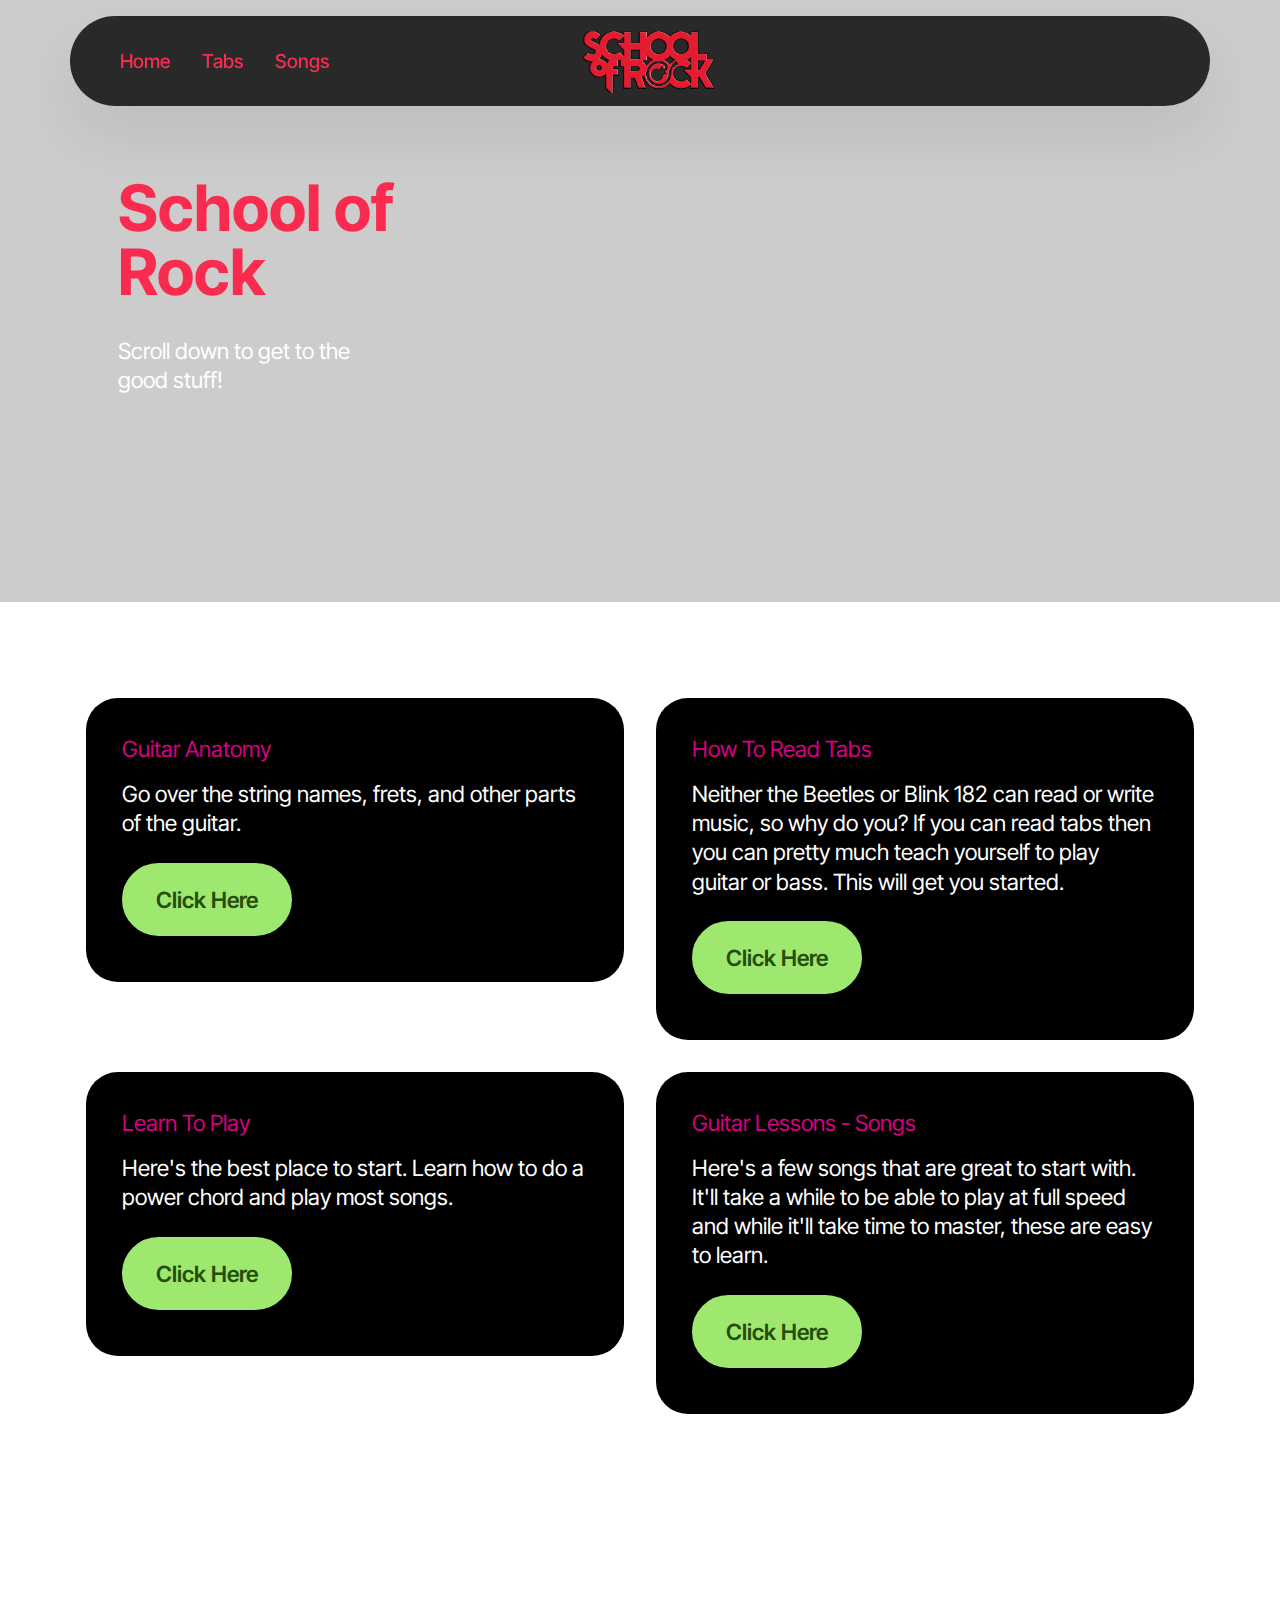
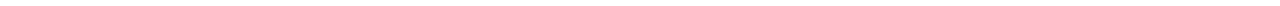
==== commit 5545e184: "Add files via upload" ====
--- a/index.html
+++ b/index.html
@@ -144,7 +144,7 @@
 			</div>
 		</div>
 	</div>
-</section><section class="display-7" style="padding: 0;align-items: center;justify-content: center;flex-wrap: wrap;    align-content: center;display: flex;position: relative;height: 4rem;"><a href="https://mobiri.se/2551441" style="flex: 1 1;height: 4rem;position: absolute;width: 100%;z-index: 1;"><img alt="" style="height: 4rem;" src="[data-uri]"></a><p style="margin: 0;text-align: center;" class="display-7">&#8204;</p><a style="z-index:1" href="https://mobirise.com/builder/landing-page-builder.html">Landing Page Creator</a></section><script src="assets/bootstrap/js/bootstrap.bundle.min.js"></script>  <script src="assets/smoothscroll/smooth-scroll.js"></script>  <script src="assets/ytplayer/index.js"></script>  <script src="assets/dropdown/js/navbar-dropdown.js"></script>  <script src="assets/vimeoplayer/player.js"></script>  <script src="assets/theme/js/script.js"></script>  
+</section><section class="display-7" style="padding: 0;align-items: center;justify-content: center;flex-wrap: wrap;    align-content: center;display: flex;position: relative;height: 4rem;"><a href="https://mobiri.se/2551441" style="flex: 1 1;height: 4rem;position: absolute;width: 100%;z-index: 1;"><img alt="" style="height: 4rem;" src="[data-uri]"></a><p style="margin: 0;text-align: center;" class="display-7">&#8204;</p><a style="z-index:1" href="https://mobirise.com/html-builder.html"></a></section><script src="assets/bootstrap/js/bootstrap.bundle.min.js"></script>  <script src="assets/smoothscroll/smooth-scroll.js"></script>  <script src="assets/ytplayer/index.js"></script>  <script src="assets/dropdown/js/navbar-dropdown.js"></script>  <script src="assets/vimeoplayer/player.js"></script>  <script src="assets/theme/js/script.js"></script>  
   
   
 </body>
